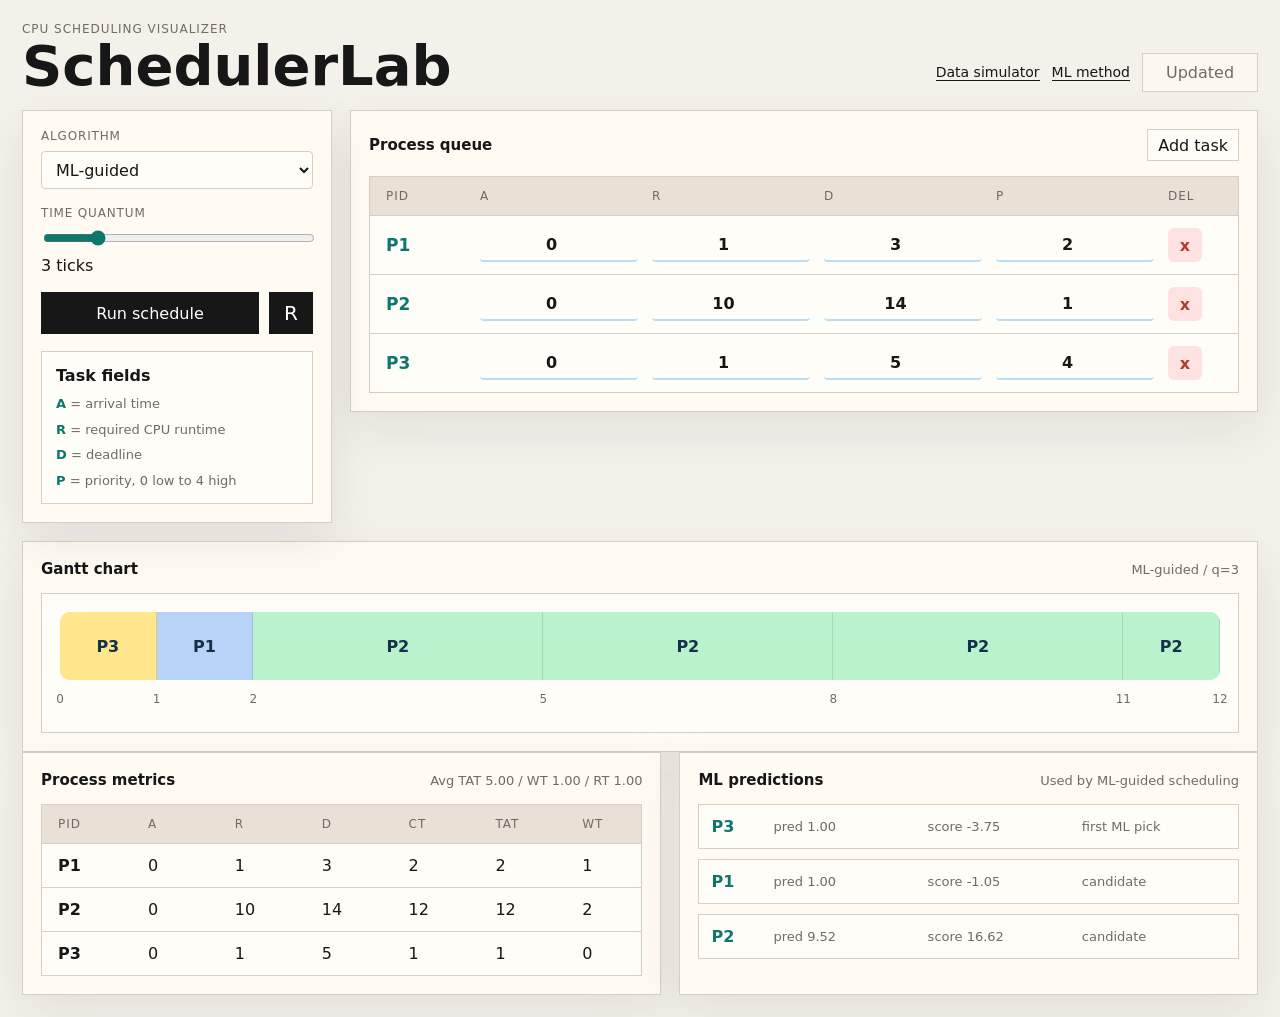
==== frontend/index.html @ e33c189b "Add manual task scheduling visualizer" ====
<!doctype html>
<html lang="en">
  <head>
    <meta charset="utf-8" />
    <meta name="viewport" content="width=device-width, initial-scale=1" />
    <title>SchedulerLab Task Builder</title>
    <link rel="stylesheet" href="styles.css" />
  </head>
  <body>
    <main class="app-shell manual-shell">
      <header class="topbar">
        <div>
          <p class="eyebrow">CPU Scheduling Visualizer</p>
          <h1>SchedulerLab</h1>
        </div>
        <div class="top-actions">
          <a class="text-link" href="simulator.html">Data simulator</a>
          <a class="text-link" href="ml.html">ML method</a>
          <div class="run-status" id="manualStatus">Ready</div>
        </div>
      </header>

      <section class="manual-grid">
        <aside class="control-panel manual-controls">
          <div class="field">
            <label for="manualAlgorithm">Algorithm</label>
            <select id="manualAlgorithm">
              <option value="ml_guided">ML-guided</option>
              <option value="fifo">FIFO</option>
              <option value="mlfq">MLFQ</option>
              <option value="rr">Round Robin</option>
            </select>
          </div>

          <div class="field">
            <label for="manualQuantum">Time quantum</label>
            <input id="manualQuantum" type="range" min="1" max="12" value="3" step="1" />
            <output id="manualQuantumValue">3 ticks</output>
          </div>

          <div class="button-row">
            <button id="manualRunButton" class="primary-button" type="button">Run schedule</button>
            <button id="manualResetButton" class="icon-button" type="button" aria-label="Reset tasks" title="Reset tasks">R</button>
          </div>

          <div class="legend-box">
            <strong>Task fields</strong>
            <span><b>A</b> = arrival time</span>
            <span><b>R</b> = required CPU runtime</span>
            <span><b>D</b> = deadline</span>
            <span><b>P</b> = priority, 0 low to 4 high</span>
          </div>
        </aside>

        <section class="queue-panel">
          <div class="section-heading">
            <h2>Process queue</h2>
            <button id="addTaskButton" class="small-button" type="button">Add task</button>
          </div>
          <div class="manual-table" id="manualTable"></div>
        </section>
      </section>

      <section class="timeline-section manual-output">
        <div class="section-heading">
          <h2>Gantt chart</h2>
          <span id="manualBadge">ML-guided</span>
        </div>
        <div class="manual-gantt" id="manualGantt"></div>
      </section>

      <section class="comparison-layout">
        <section class="rank-section">
          <div class="section-heading">
            <h2>Process metrics</h2>
            <span id="manualAverages">Avg TAT -- / WT -- / RT --</span>
          </div>
          <div class="metrics-table" id="manualMetrics"></div>
        </section>

        <section class="chart-section">
          <div class="section-heading">
            <h2>ML predictions</h2>
            <span>Used by ML-guided scheduling</span>
          </div>
          <div class="prediction-list" id="predictionList"></div>
        </section>
      </section>
    </main>

    <script src="manual.js"></script>
  </body>
</html>
---- frontend/styles.css ----
:root {
  --bg: #f4f1eb;
  --ink: #171717;
  --muted: #706b63;
  --line: #d7cfc3;
  --panel: #fffaf2;
  --panel-2: #e9e1d6;
  --accent: #0f766e;
  --alert: #b13b2f;
  --violet: #4f46e5;
  --shadow: 0 18px 48px rgba(30, 28, 24, 0.08);
  font-family: Inter, ui-sans-serif, system-ui, -apple-system, BlinkMacSystemFont, "Segoe UI", sans-serif;
}

* {
  box-sizing: border-box;
}

body {
  margin: 0;
  background: var(--bg);
  color: var(--ink);
}

button,
input,
select {
  font: inherit;
}

.app-shell {
  min-height: 100svh;
  padding: 22px;
}

.topbar {
  display: flex;
  align-items: end;
  justify-content: space-between;
  gap: 20px;
  margin-bottom: 18px;
  animation: enter 500ms ease both;
}

.eyebrow {
  margin: 0 0 3px;
  color: var(--muted);
  font-size: 12px;
  text-transform: uppercase;
  letter-spacing: 0.08em;
}

h1,
h2,
p {
  margin: 0;
}

h1 {
  font-size: clamp(30px, 4rem, 56px);
  line-height: 0.95;
  letter-spacing: 0;
}

h2 {
  font-size: 15px;
  line-height: 1.2;
}

.run-status {
  min-width: 116px;
  text-align: center;
  padding: 9px 12px;
  border: 1px solid var(--line);
  color: var(--muted);
  background: rgba(255, 250, 242, 0.72);
}

.top-actions {
  display: flex;
  align-items: center;
  gap: 12px;
}

.text-link {
  color: var(--ink);
  text-decoration: none;
  border-bottom: 1px solid var(--ink);
  font-size: 14px;
}

.workspace {
  display: grid;
  grid-template-columns: 292px minmax(0, 1fr);
  gap: 18px;
  align-items: start;
}

.control-panel {
  position: sticky;
  top: 22px;
  display: grid;
  gap: 17px;
  padding: 18px;
  background: var(--panel);
  border: 1px solid var(--line);
  box-shadow: var(--shadow);
  animation: enter 620ms ease both;
}

.field {
  display: grid;
  gap: 8px;
}

label {
  color: var(--muted);
  font-size: 12px;
  text-transform: uppercase;
  letter-spacing: 0.07em;
}

select,
input[type="number"] {
  width: 100%;
  height: 38px;
  border: 1px solid var(--line);
  background: #fffdf8;
  color: var(--ink);
  padding: 0 10px;
  border-radius: 4px;
}

input[type="range"] {
  width: 100%;
  accent-color: var(--accent);
}

output {
  color: var(--ink);
  font-variant-numeric: tabular-nums;
}

.button-row {
  display: flex;
  gap: 10px;
}

.primary-button,
.icon-button,
.small-button {
  height: 42px;
  border: 1px solid var(--ink);
  background: var(--ink);
  color: white;
  cursor: pointer;
  transition: transform 160ms ease, background 160ms ease, color 160ms ease;
}

.primary-button {
  flex: 1;
}

.icon-button {
  width: 44px;
  font-size: 20px;
  line-height: 1;
}

.small-button {
  height: 32px;
  min-width: 58px;
  padding: 0 10px;
  background: #fffdf8;
  color: var(--ink);
  border-color: var(--line);
}

.primary-button:hover,
.icon-button:hover,
.small-button:hover {
  transform: translateY(-1px);
  background: var(--accent);
  border-color: var(--accent);
  color: #fff;
}

.selected-task {
  display: grid;
  gap: 5px;
  min-height: 78px;
  padding-top: 16px;
  border-top: 1px solid var(--line);
}

.selected-task span {
  color: var(--muted);
  font-size: 12px;
  text-transform: uppercase;
  letter-spacing: 0.07em;
}

.selected-task strong {
  font-size: 14px;
  line-height: 1.45;
}

.main-panel {
  display: grid;
  gap: 18px;
  min-width: 0;
}

.metric-strip {
  display: grid;
  grid-template-columns: repeat(4, minmax(0, 1fr));
  border: 1px solid var(--line);
  background: var(--panel);
  box-shadow: var(--shadow);
  animation: enter 680ms ease both;
}

.metric {
  min-width: 0;
  padding: 16px 18px;
  border-right: 1px solid var(--line);
}

.metric:last-child {
  border-right: 0;
}

.metric span {
  display: block;
  margin-bottom: 7px;
  color: var(--muted);
  font-size: 12px;
  text-transform: uppercase;
  letter-spacing: 0.07em;
}

.metric strong {
  display: block;
  font-size: clamp(22px, 2.3rem, 38px);
  line-height: 1;
  font-variant-numeric: tabular-nums;
}

.metric em {
  display: block;
  margin-top: 7px;
  color: var(--muted);
  font-size: 13px;
  font-style: normal;
}

.comparison-layout {
  display: grid;
  grid-template-columns: minmax(0, 1.05fr) minmax(320px, 0.95fr);
  gap: 18px;
}

.rank-section,
.chart-section,
.timeline-section,
.inspection-section,
.task-section {
  min-width: 0;
  padding: 18px;
  background: var(--panel);
  border: 1px solid var(--line);
  box-shadow: var(--shadow);
}

.inspection-layout {
  display: grid;
  grid-template-columns: minmax(0, 1.15fr) minmax(280px, 0.85fr);
  gap: 18px;
}

.zoom-stage {
  display: grid;
  gap: 10px;
}

.zoom-window {
  position: relative;
  min-height: 126px;
  border: 1px solid var(--line);
  background:
    linear-gradient(to right, rgba(23, 23, 23, 0.08) 1px, transparent 1px),
    #fffdf8;
  background-size: 40px 100%;
  overflow: hidden;
}

.zoom-block {
  position: absolute;
  top: 34px;
  height: 44px;
  min-width: 4px;
  background: var(--accent);
  border: 1px solid rgba(23, 23, 23, 0.18);
  color: white;
  display: grid;
  place-items: center;
  font-size: 12px;
  font-weight: 700;
  font-variant-numeric: tabular-nums;
}

.zoom-block:nth-child(3n) {
  background: var(--violet);
}

.zoom-block:nth-child(4n) {
  background: var(--alert);
}

.zoom-playhead {
  position: absolute;
  inset: 0 auto 0 50%;
  width: 2px;
  background: var(--ink);
  z-index: 5;
}

.zoom-scale {
  display: flex;
  justify-content: space-between;
  color: var(--muted);
  font-size: 12px;
  font-variant-numeric: tabular-nums;
}

.candidate-grid {
  display: grid;
  gap: 8px;
}

.candidate-row {
  display: grid;
  grid-template-columns: 54px repeat(4, minmax(0, 1fr));
  gap: 8px;
  align-items: center;
  padding: 9px;
  background: #fffdf8;
  border: 1px solid var(--line);
}

.candidate-row.is-chosen {
  border-color: var(--accent);
  background: #ecfdf5;
}

.candidate-row span {
  color: var(--muted);
  font-size: 11px;
}

.candidate-row strong {
  display: block;
  font-size: 13px;
  font-variant-numeric: tabular-nums;
}

.decision-panel {
  display: grid;
  align-content: start;
  gap: 10px;
}

.decision-card {
  padding: 12px;
  background: #fffdf8;
  border: 1px solid var(--line);
}

.decision-card strong {
  display: block;
  margin-bottom: 6px;
}

.decision-card p {
  color: var(--muted);
  font-size: 13px;
  line-height: 1.45;
}

.section-heading {
  display: flex;
  align-items: center;
  justify-content: space-between;
  gap: 12px;
  margin-bottom: 15px;
}

.section-heading span {
  color: var(--muted);
  font-size: 13px;
}

.scheduler-table {
  display: grid;
  gap: 10px;
}

.scheduler-row {
  display: grid;
  grid-template-columns: 108px repeat(4, minmax(0, 1fr));
  gap: 12px;
  align-items: center;
  min-height: 58px;
  padding: 11px 0;
  border-top: 1px solid var(--line);
  transition: transform 180ms ease;
}

.scheduler-row:hover {
  transform: translateX(2px);
}

.scheduler-name {
  font-weight: 700;
}

.cell span {
  display: block;
  color: var(--muted);
  font-size: 11px;
  text-transform: uppercase;
  letter-spacing: 0.06em;
}

.cell strong {
  display: block;
  margin-top: 3px;
  font-size: 15px;
  font-variant-numeric: tabular-nums;
}

.segmented {
  display: inline-grid;
  grid-template-columns: repeat(3, 1fr);
  border: 1px solid var(--line);
  background: #fffdf8;
}

.segment {
  min-width: 58px;
  height: 30px;
  border: 0;
  border-right: 1px solid var(--line);
  background: transparent;
  color: var(--muted);
  cursor: pointer;
}

.segment:last-child {
  border-right: 0;
}

.segment.is-active {
  background: var(--ink);
  color: #fff;
}

.bar-chart {
  display: grid;
  gap: 14px;
  padding-top: 2px;
}

.bar-row {
  display: grid;
  grid-template-columns: 78px minmax(0, 1fr) 74px;
  gap: 12px;
  align-items: center;
}

.bar-label,
.bar-value {
  font-size: 13px;
  font-variant-numeric: tabular-nums;
}

.bar-track {
  height: 30px;
  background: var(--panel-2);
  overflow: hidden;
}

.bar-fill {
  height: 100%;
  width: 0;
  background: var(--accent);
  transition: width 380ms cubic-bezier(.2, .8, .2, 1);
}

.bar-fill.warn {
  background: var(--alert);
}

.bar-fill.cool {
  background: var(--violet);
}

.timeline {
  display: grid;
  gap: 12px;
  overflow-x: auto;
  padding-bottom: 4px;
}

.playback-panel {
  display: grid;
  grid-template-columns: auto minmax(180px, 1fr) 78px;
  gap: 12px;
  align-items: center;
  margin-bottom: 14px;
  padding: 11px;
  background: #fffdf8;
  border: 1px solid var(--line);
}

.playback-buttons {
  display: flex;
  gap: 8px;
}

.time-readout {
  color: var(--muted);
  font-size: 13px;
  font-variant-numeric: tabular-nums;
  text-align: right;
}

.live-strip {
  display: grid;
  grid-template-columns: repeat(4, minmax(0, 1fr));
  gap: 1px;
  margin-bottom: 14px;
  background: var(--line);
  border: 1px solid var(--line);
}

.live-cell {
  min-height: 58px;
  padding: 10px;
  background: #fffdf8;
}

.live-cell span {
  display: block;
  color: var(--muted);
  font-size: 11px;
  text-transform: uppercase;
  letter-spacing: 0.06em;
}

.live-cell strong {
  display: block;
  margin-top: 5px;
  font-size: 16px;
  font-variant-numeric: tabular-nums;
}

.lane {
  min-width: 720px;
}

.lane-label {
  display: flex;
  justify-content: space-between;
  margin-bottom: 6px;
  color: var(--muted);
  font-size: 12px;
}

.lane-track {
  position: relative;
  height: 34px;
  background:
    linear-gradient(to right, rgba(23, 23, 23, 0.08) 1px, transparent 1px),
    var(--panel-2);
  background-size: 48px 100%;
  overflow: hidden;
}

.playhead {
  position: absolute;
  inset: 0 auto 0 var(--playhead-left, 0%);
  z-index: 5;
  width: 2px;
  background: var(--ink);
  box-shadow: 0 0 0 9999px rgba(255, 250, 242, 0.46);
  pointer-events: none;
}

.segment-block {
  position: absolute;
  top: 4px;
  height: 26px;
  min-width: 2px;
  background: var(--accent);
  cursor: crosshair;
  transition: filter 140ms ease, transform 140ms ease;
}

.segment-block.is-past {
  opacity: 0.42;
}

.segment-block.is-active {
  outline: 2px solid var(--ink);
  z-index: 4;
  transform: scaleY(1.2);
}

.segment-block.is-future {
  opacity: 0.2;
}

.segment-block:nth-child(3n) {
  background: var(--violet);
}

.segment-block:nth-child(4n) {
  background: var(--alert);
}

.segment-block:hover {
  filter: brightness(1.12);
  transform: scaleY(1.15);
}

.task-grid {
  display: grid;
  grid-template-columns: repeat(6, minmax(0, 1fr));
  gap: 1px;
  background: var(--line);
  border: 1px solid var(--line);
}

.task-tile {
  min-height: 68px;
  padding: 10px;
  background: #fffdf8;
  cursor: pointer;
  transition: background 160ms ease, transform 160ms ease;
}

.task-tile:hover,
.task-tile.is-selected {
  background: #ecfdf5;
  transform: translateY(-1px);
}

.task-tile strong {
  display: block;
  margin-bottom: 7px;
  font-size: 13px;
}

.task-tile span {
  display: block;
  color: var(--muted);
  font-size: 12px;
  font-variant-numeric: tabular-nums;
}

.explainer-shell {
  max-width: 1180px;
  margin: 0 auto;
}

.explainer-grid {
  display: grid;
  grid-template-columns: minmax(0, 1.3fr) minmax(280px, 0.7fr);
  gap: 18px;
  margin-bottom: 18px;
}

.explainer-main,
.explainer-side {
  display: grid;
  align-content: start;
  gap: 16px;
}

.explainer-main {
  padding: 22px;
  background: var(--panel);
  border: 1px solid var(--line);
  box-shadow: var(--shadow);
}

.explainer-main h2 {
  font-size: 22px;
}

.explainer-main p,
.body-copy {
  color: var(--muted);
  font-size: 15px;
  line-height: 1.6;
}

.formula-box {
  padding: 18px;
  background: var(--ink);
  color: white;
  font-size: clamp(18px, 1.8rem, 28px);
  line-height: 1.25;
  font-variant-numeric: tabular-nums;
}

.feature-table {
  display: grid;
  grid-template-columns: repeat(2, minmax(0, 1fr));
  gap: 1px;
  background: var(--line);
  border: 1px solid var(--line);
}

.feature-table div {
  min-height: 78px;
  padding: 12px;
  background: #fffdf8;
}

.feature-table strong,
.feature-table span {
  display: block;
}

.feature-table strong {
  margin-bottom: 7px;
}

.feature-table span {
  color: var(--muted);
  font-size: 13px;
  line-height: 1.45;
}

.plain-list {
  margin: 14px 0 0;
  padding-left: 20px;
  color: var(--muted);
  line-height: 1.8;
}

.explainer-steps {
  margin-top: 18px;
}

.manual-shell {
  max-width: 1480px;
  margin: 0 auto;
}

.manual-grid {
  display: grid;
  grid-template-columns: 310px minmax(0, 1fr);
  gap: 18px;
  align-items: start;
  margin-bottom: 18px;
}

.manual-controls {
  position: sticky;
  top: 22px;
}

.queue-panel,
.manual-output {
  padding: 18px;
  background: var(--panel);
  border: 1px solid var(--line);
  box-shadow: var(--shadow);
}

.legend-box {
  display: grid;
  gap: 8px;
  padding: 14px;
  background: #fffdf8;
  border: 1px solid var(--line);
}

.legend-box strong {
  margin-bottom: 2px;
}

.legend-box span {
  color: var(--muted);
  font-size: 13px;
  line-height: 1.35;
}

.legend-box b {
  color: var(--accent);
}

.manual-table {
  display: grid;
  border: 1px solid var(--line);
  background: #fffdf8;
}

.manual-head,
.manual-row {
  display: grid;
  grid-template-columns: 80px repeat(4, minmax(78px, 1fr)) 54px;
  gap: 14px;
  align-items: center;
  min-width: 720px;
  padding: 12px 16px;
  border-bottom: 1px solid var(--line);
}

.manual-head {
  color: var(--muted);
  font-size: 12px;
  text-transform: uppercase;
  letter-spacing: 0.08em;
  background: var(--panel-2);
}

.manual-row:last-child {
  border-bottom: 0;
}

.manual-row strong {
  color: var(--accent);
  font-size: 17px;
}

.manual-row input {
  width: 100%;
  min-width: 0;
  height: 34px;
  border: 0;
  border-bottom: 2px solid #b8def5;
  background: transparent;
  color: var(--ink);
  text-align: center;
  font-weight: 700;
  font-variant-numeric: tabular-nums;
}

.delete-button {
  width: 34px;
  height: 34px;
  border: 0;
  border-radius: 6px;
  background: #fee2e2;
  color: var(--alert);
  cursor: pointer;
  font-weight: 800;
}

.manual-gantt {
  display: grid;
  gap: 12px;
  padding: 18px;
  background: #fffdf8;
  border: 1px solid var(--line);
  overflow-x: auto;
}

.gantt-track {
  position: relative;
  min-width: 720px;
  height: 68px;
  background: var(--panel-2);
  border-radius: 10px;
  overflow: hidden;
}

.gantt-block {
  position: absolute;
  inset: 0 auto 0 0;
  display: grid;
  place-items: center;
  min-width: 28px;
  color: #15304a;
  font-weight: 800;
  border-right: 1px solid rgba(23, 23, 23, 0.12);
}

.gantt-ticks {
  position: relative;
  min-width: 720px;
  height: 22px;
  color: var(--muted);
  font-size: 12px;
  font-variant-numeric: tabular-nums;
}

.gantt-ticks span {
  position: absolute;
  transform: translateX(-50%);
}

.metrics-table {
  display: grid;
  border: 1px solid var(--line);
  background: #fffdf8;
  overflow-x: auto;
}

.metrics-head,
.metrics-row {
  display: grid;
  grid-template-columns: 80px repeat(7, minmax(56px, 1fr));
  min-width: 720px;
  align-items: center;
  gap: 10px;
  padding: 12px 16px;
  border-bottom: 1px solid var(--line);
}

.metrics-head {
  color: var(--muted);
  font-size: 12px;
  text-transform: uppercase;
  letter-spacing: 0.08em;
  background: var(--panel-2);
}

.metrics-row:last-child {
  border-bottom: 0;
}

.metrics-row strong,
.metrics-row span {
  font-variant-numeric: tabular-nums;
}

.metrics-row.is-missed {
  background: #fff1f0;
}

.prediction-list {
  display: grid;
  gap: 10px;
}

.prediction-row {
  display: grid;
  grid-template-columns: 52px repeat(3, minmax(0, 1fr));
  gap: 10px;
  align-items: center;
  padding: 12px;
  background: #fffdf8;
  border: 1px solid var(--line);
}

.prediction-row strong {
  color: var(--accent);
}

.prediction-row span {
  color: var(--muted);
  font-size: 13px;
  font-variant-numeric: tabular-nums;
}

@keyframes enter {
  from {
    opacity: 0;
    transform: translateY(10px);
  }
  to {
    opacity: 1;
    transform: translateY(0);
  }
}

@media (max-width: 980px) {
  .workspace,
  .comparison-layout,
  .inspection-layout,
  .explainer-grid,
  .manual-grid {
    grid-template-columns: 1fr;
  }

  .manual-controls {
    position: static;
  }

  .control-panel {
    position: static;
    grid-template-columns: repeat(2, minmax(0, 1fr));
  }

  .button-row,
  .selected-task {
    grid-column: 1 / -1;
  }

  .metric-strip {
    grid-template-columns: repeat(2, minmax(0, 1fr));
  }

  .metric:nth-child(2) {
    border-right: 0;
  }

  .metric:nth-child(-n + 2) {
    border-bottom: 1px solid var(--line);
  }

  .scheduler-row {
    grid-template-columns: 1fr 1fr;
  }
}

@media (max-width: 620px) {
  .app-shell {
    padding: 14px;
  }

  .topbar {
    align-items: start;
    flex-direction: column;
  }

  .control-panel {
    grid-template-columns: 1fr;
  }

  .metric-strip,
  .task-grid,
  .live-strip,
  .feature-table {
    grid-template-columns: 1fr;
  }

  .playback-panel {
    grid-template-columns: 1fr;
  }

  .time-readout {
    text-align: left;
  }

  .metric {
    border-right: 0;
    border-bottom: 1px solid var(--line);
  }

  .metric:last-child {
    border-bottom: 0;
  }

  .section-heading {
    align-items: start;
    flex-direction: column;
  }
}
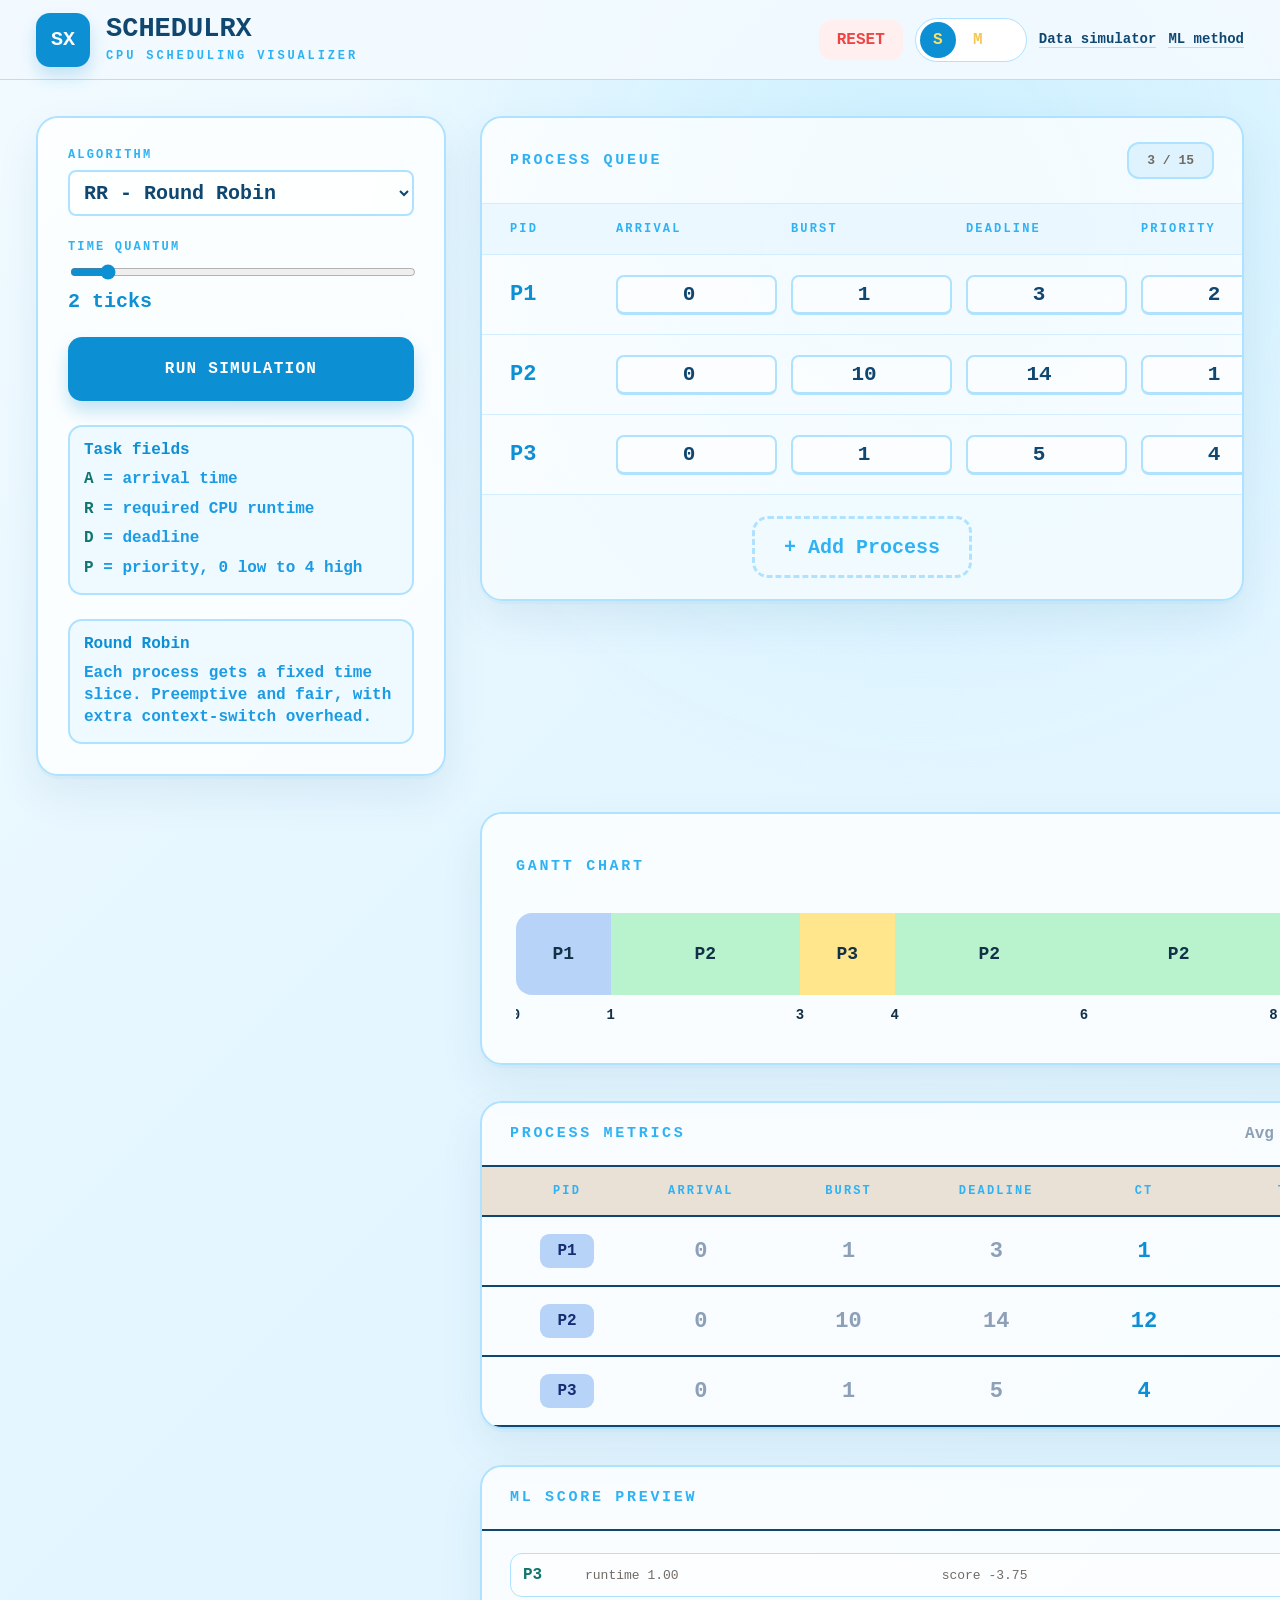
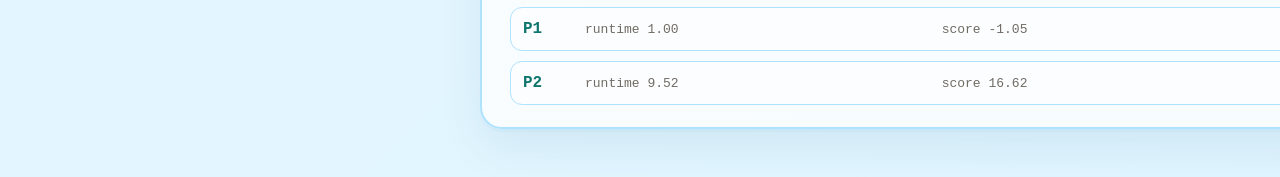
==== commit f3648cf5: "Restyle manual scheduler visualizer" ====
--- a/frontend/index.html
+++ b/frontend/index.html
@@ -6,17 +6,24 @@
     <title>SchedulerLab Task Builder</title>
     <link rel="stylesheet" href="styles.css" />
   </head>
-  <body>
+  <body class="manual-page">
     <main class="app-shell manual-shell">
-      <header class="topbar">
-        <div>
-          <p class="eyebrow">CPU Scheduling Visualizer</p>
-          <h1>SchedulerLab</h1>
+      <header class="manual-topbar">
+        <div class="manual-brand">
+          <div class="brand-mark">SX</div>
+          <div>
+            <h1>SCHEDULRX</h1>
+            <p>CPU Scheduling Visualizer</p>
+          </div>
         </div>
         <div class="top-actions">
+          <button id="manualResetButton" class="reset-pill" type="button">Reset</button>
+          <div class="theme-pill" aria-label="Theme toggle preview">
+            <span class="theme-dot">S</span>
+            <span class="theme-moon">M</span>
+          </div>
           <a class="text-link" href="simulator.html">Data simulator</a>
           <a class="text-link" href="ml.html">ML method</a>
-          <div class="run-status" id="manualStatus">Ready</div>
         </div>
       </header>
 
@@ -25,22 +32,21 @@
           <div class="field">
             <label for="manualAlgorithm">Algorithm</label>
             <select id="manualAlgorithm">
-              <option value="ml_guided">ML-guided</option>
-              <option value="fifo">FIFO</option>
-              <option value="mlfq">MLFQ</option>
-              <option value="rr">Round Robin</option>
+              <option value="rr">RR - Round Robin</option>
+              <option value="ml_guided">ML - ML-guided</option>
+              <option value="fifo">FIFO - First In First Out</option>
+              <option value="mlfq">MLFQ - Multi-Level Feedback Queue</option>
             </select>
           </div>
 
           <div class="field">
             <label for="manualQuantum">Time quantum</label>
-            <input id="manualQuantum" type="range" min="1" max="12" value="3" step="1" />
-            <output id="manualQuantumValue">3 ticks</output>
+            <input id="manualQuantum" type="range" min="1" max="12" value="2" step="1" />
+            <output id="manualQuantumValue">2 ticks</output>
           </div>
 
           <div class="button-row">
-            <button id="manualRunButton" class="primary-button" type="button">Run schedule</button>
-            <button id="manualResetButton" class="icon-button" type="button" aria-label="Reset tasks" title="Reset tasks">R</button>
+            <button id="manualRunButton" class="primary-button" type="button">Run simulation</button>
           </div>
 
           <div class="legend-box">
@@ -50,14 +56,18 @@
             <span><b>D</b> = deadline</span>
             <span><b>P</b> = priority, 0 low to 4 high</span>
           </div>
+          <div class="legend-box algorithm-copy" id="algorithmCopy"></div>
         </aside>
 
         <section class="queue-panel">
           <div class="section-heading">
             <h2>Process queue</h2>
-            <button id="addTaskButton" class="small-button" type="button">Add task</button>
+            <span class="queue-count" id="queueCount">3 / 15</span>
           </div>
           <div class="manual-table" id="manualTable"></div>
+          <div class="add-process-wrap">
+            <button id="addTaskButton" class="add-process-button" type="button">+ Add Process</button>
+          </div>
         </section>
       </section>
 
@@ -80,8 +90,8 @@
 
         <section class="chart-section">
           <div class="section-heading">
-            <h2>ML predictions</h2>
-            <span>Used by ML-guided scheduling</span>
+            <h2>ML score preview</h2>
+            <span>Browser heuristic, not trained XGBoost</span>
           </div>
           <div class="prediction-list" id="predictionList"></div>
         </section>
--- a/frontend/styles.css
+++ b/frontend/styles.css
@@ -968,6 +968,408 @@
   font-variant-numeric: tabular-nums;
 }
 
+body.manual-page {
+  --manual-blue: #0d8fd3;
+  --manual-blue-2: #2fb2f3;
+  --manual-deep: #0f4770;
+  --manual-line: #afe2ff;
+  --manual-panel: rgba(255, 255, 255, 0.76);
+  --manual-bg: #e9f8ff;
+  background:
+    radial-gradient(circle at 72% 12%, rgba(194, 237, 255, 0.78), transparent 32%),
+    linear-gradient(135deg, #f2fbff 0%, #e4f6ff 44%, #dff5ff 100%);
+  color: #123047;
+  font-family: ui-monospace, SFMono-Regular, Menlo, Monaco, Consolas, "Liberation Mono", monospace;
+}
+
+.manual-page .app-shell {
+  padding: 0 36px 48px;
+}
+
+.manual-page .manual-shell {
+  max-width: none;
+}
+
+.manual-topbar {
+  display: flex;
+  align-items: center;
+  justify-content: space-between;
+  min-height: 80px;
+  margin: 0 -36px 36px;
+  padding: 10px 36px;
+  border-bottom: 1px solid var(--manual-line);
+  background: rgba(244, 251, 255, 0.88);
+}
+
+.manual-brand {
+  display: flex;
+  align-items: center;
+  gap: 16px;
+}
+
+.brand-mark {
+  display: grid;
+  place-items: center;
+  width: 54px;
+  height: 54px;
+  border-radius: 14px;
+  background: var(--manual-blue);
+  color: white;
+  font-weight: 900;
+  font-size: 20px;
+  box-shadow: 0 9px 18px rgba(13, 143, 211, 0.22);
+}
+
+.manual-brand h1 {
+  color: var(--manual-deep);
+  font-size: 27px;
+  line-height: 1;
+  font-weight: 900;
+  letter-spacing: 0;
+}
+
+.manual-brand p {
+  margin-top: 6px;
+  color: var(--manual-blue-2);
+  font-size: 12px;
+  font-weight: 900;
+  text-transform: uppercase;
+  letter-spacing: 0.24em;
+}
+
+.manual-page .top-actions {
+  align-items: center;
+}
+
+.manual-page .text-link {
+  color: var(--manual-deep);
+  border-bottom-color: var(--manual-line);
+  font-weight: 800;
+}
+
+.reset-pill {
+  height: 40px;
+  padding: 0 18px;
+  border: 0;
+  border-radius: 12px;
+  background: #fff0ef;
+  color: #ef4444;
+  text-transform: uppercase;
+  font-weight: 900;
+  cursor: pointer;
+}
+
+.theme-pill {
+  display: flex;
+  align-items: center;
+  gap: 4px;
+  width: 112px;
+  height: 44px;
+  padding: 4px;
+  border: 1px solid var(--manual-line);
+  border-radius: 999px;
+  background: #ffffff;
+}
+
+.theme-dot,
+.theme-moon {
+  display: grid;
+  place-items: center;
+  width: 36px;
+  height: 36px;
+  border-radius: 50%;
+  font-weight: 900;
+}
+
+.theme-dot {
+  background: var(--manual-blue);
+  color: #ffe066;
+}
+
+.theme-moon {
+  color: #f6c751;
+}
+
+.manual-page .manual-grid {
+  grid-template-columns: 410px minmax(0, 1fr);
+  gap: 34px;
+  margin-bottom: 36px;
+}
+
+.manual-page .control-panel,
+.manual-page .queue-panel,
+.manual-page .manual-output,
+.manual-page .rank-section,
+.manual-page .chart-section {
+  background: var(--manual-panel);
+  border: 2px solid var(--manual-line);
+  border-radius: 22px;
+  box-shadow: 0 3px 0 rgba(13, 143, 211, 0.04), 0 18px 44px rgba(13, 71, 112, 0.08);
+}
+
+.manual-page .control-panel {
+  padding: 30px;
+  gap: 24px;
+}
+
+.manual-page label,
+.manual-page h2,
+.manual-page .manual-head,
+.manual-page .metrics-head {
+  color: var(--manual-blue-2);
+  font-weight: 900;
+  text-transform: uppercase;
+  letter-spacing: 0.18em;
+}
+
+.manual-page select,
+.manual-page input[type="number"] {
+  height: 46px;
+  border: 2px solid var(--manual-line);
+  border-radius: 8px;
+  background: rgba(255, 255, 255, 0.62);
+  color: var(--manual-deep);
+  font-size: 20px;
+  font-weight: 900;
+}
+
+.manual-page input[type="range"] {
+  accent-color: var(--manual-blue);
+}
+
+.manual-page output {
+  color: var(--manual-blue);
+  font-size: 20px;
+  font-weight: 900;
+}
+
+.manual-page .primary-button {
+  height: 64px;
+  border: 0;
+  border-radius: 14px;
+  background: var(--manual-blue);
+  color: white;
+  box-shadow: 0 10px 18px rgba(13, 143, 211, 0.24);
+  text-transform: uppercase;
+  font-weight: 900;
+  letter-spacing: 0.08em;
+}
+
+.manual-page .legend-box {
+  border: 2px solid var(--manual-line);
+  border-radius: 14px;
+  background: rgba(233, 248, 255, 0.72);
+  color: var(--manual-blue);
+}
+
+.manual-page .legend-box span {
+  color: #1b9be4;
+  font-size: 16px;
+  font-weight: 700;
+}
+
+.manual-page .queue-panel {
+  padding: 0;
+  overflow: hidden;
+}
+
+.manual-page .queue-panel .section-heading {
+  min-height: 84px;
+  margin: 0;
+  padding: 24px 28px;
+  border-bottom: 1px solid #cfeeff;
+}
+
+.queue-count {
+  padding: 9px 18px;
+  border: 2px solid var(--manual-line);
+  border-radius: 12px;
+  background: #dff3ff;
+  color: var(--manual-blue);
+  font-size: 18px;
+  font-weight: 900;
+}
+
+.manual-page .manual-table {
+  border: 0;
+  background: transparent;
+}
+
+.manual-page .manual-head,
+.manual-page .manual-row {
+  grid-template-columns: 92px repeat(4, minmax(112px, 1fr)) 58px;
+  min-width: 920px;
+  padding: 18px 28px;
+  border-bottom: 1px solid #d3efff;
+}
+
+.manual-page .manual-head {
+  background: rgba(232, 247, 255, 0.68);
+}
+
+.manual-page .manual-row {
+  min-height: 80px;
+}
+
+.manual-page .manual-row strong {
+  color: var(--manual-blue);
+  font-size: 22px;
+}
+
+.manual-page .manual-row input {
+  height: 40px;
+  border-bottom: 3px solid var(--manual-line);
+  color: var(--manual-deep);
+  font-size: 21px;
+}
+
+.manual-page .delete-button {
+  width: 40px;
+  height: 40px;
+  border-radius: 12px;
+  font-size: 20px;
+}
+
+.add-process-wrap {
+  display: grid;
+  place-items: center;
+  min-height: 104px;
+  background: rgba(232, 247, 255, 0.38);
+}
+
+.add-process-button {
+  min-width: 220px;
+  height: 62px;
+  border: 3px dashed var(--manual-line);
+  border-radius: 16px;
+  background: transparent;
+  color: var(--manual-blue-2);
+  cursor: pointer;
+  font-size: 20px;
+  font-weight: 900;
+}
+
+.manual-page .manual-output {
+  width: min(100%, 1320px);
+  margin-left: 444px;
+  padding: 34px;
+}
+
+.manual-page .manual-output .section-heading {
+  margin-bottom: 28px;
+}
+
+.manual-page #manualBadge {
+  padding: 9px 14px;
+  border: 2px solid var(--manual-line);
+  border-radius: 12px;
+  background: #e7f6ff;
+  color: var(--manual-blue);
+  font-weight: 900;
+}
+
+.manual-page .manual-gantt {
+  padding: 0;
+  border: 0;
+  background: transparent;
+}
+
+.manual-page .gantt-track {
+  height: 82px;
+  border-radius: 16px;
+  background: #e7f6ff;
+}
+
+.manual-page .gantt-block {
+  color: #123047;
+  font-size: 18px;
+  border-right: 0;
+}
+
+.manual-page .gantt-ticks {
+  color: #123047;
+  font-size: 14px;
+  font-weight: 900;
+}
+
+.manual-page .comparison-layout {
+  grid-template-columns: minmax(0, 1fr);
+  width: min(100%, 1320px);
+  margin: 36px 0 0 444px;
+}
+
+.manual-page .chart-section {
+  margin-top: 18px;
+}
+
+.manual-page .rank-section,
+.manual-page .chart-section {
+  padding: 0;
+  overflow: hidden;
+}
+
+.manual-page .rank-section .section-heading,
+.manual-page .chart-section .section-heading {
+  margin: 0;
+  padding: 22px 28px;
+  border-bottom: 2px solid var(--manual-deep);
+}
+
+.manual-page #manualAverages {
+  color: #8da0b7;
+  font-size: 16px;
+  font-weight: 900;
+}
+
+.manual-page #manualAverages b {
+  color: var(--manual-blue);
+}
+
+.manual-page .metrics-table {
+  border: 0;
+  background: transparent;
+}
+
+.manual-page .metrics-head,
+.manual-page .metrics-row {
+  grid-template-columns: 110px repeat(7, minmax(72px, 1fr));
+  min-width: 920px;
+  padding: 17px 30px;
+  border-bottom: 2px solid var(--manual-deep);
+  text-align: center;
+}
+
+.manual-page .metrics-row {
+  min-height: 66px;
+  color: #8da0b7;
+  font-size: 22px;
+  font-weight: 900;
+}
+
+.manual-page .metrics-row strong {
+  justify-self: center;
+  min-width: 54px;
+  padding: 8px 14px;
+  border-radius: 9px;
+  background: #b7d4f8;
+  color: #162c73;
+  font-size: 16px;
+}
+
+.manual-page .metrics-row span:nth-child(n + 5) {
+  color: var(--manual-blue);
+}
+
+.manual-page .prediction-list {
+  padding: 22px 28px;
+}
+
+.manual-page .prediction-row {
+  border-color: var(--manual-line);
+  border-radius: 12px;
+  background: rgba(255, 255, 255, 0.62);
+}
+
 @keyframes enter {
   from {
     opacity: 0;
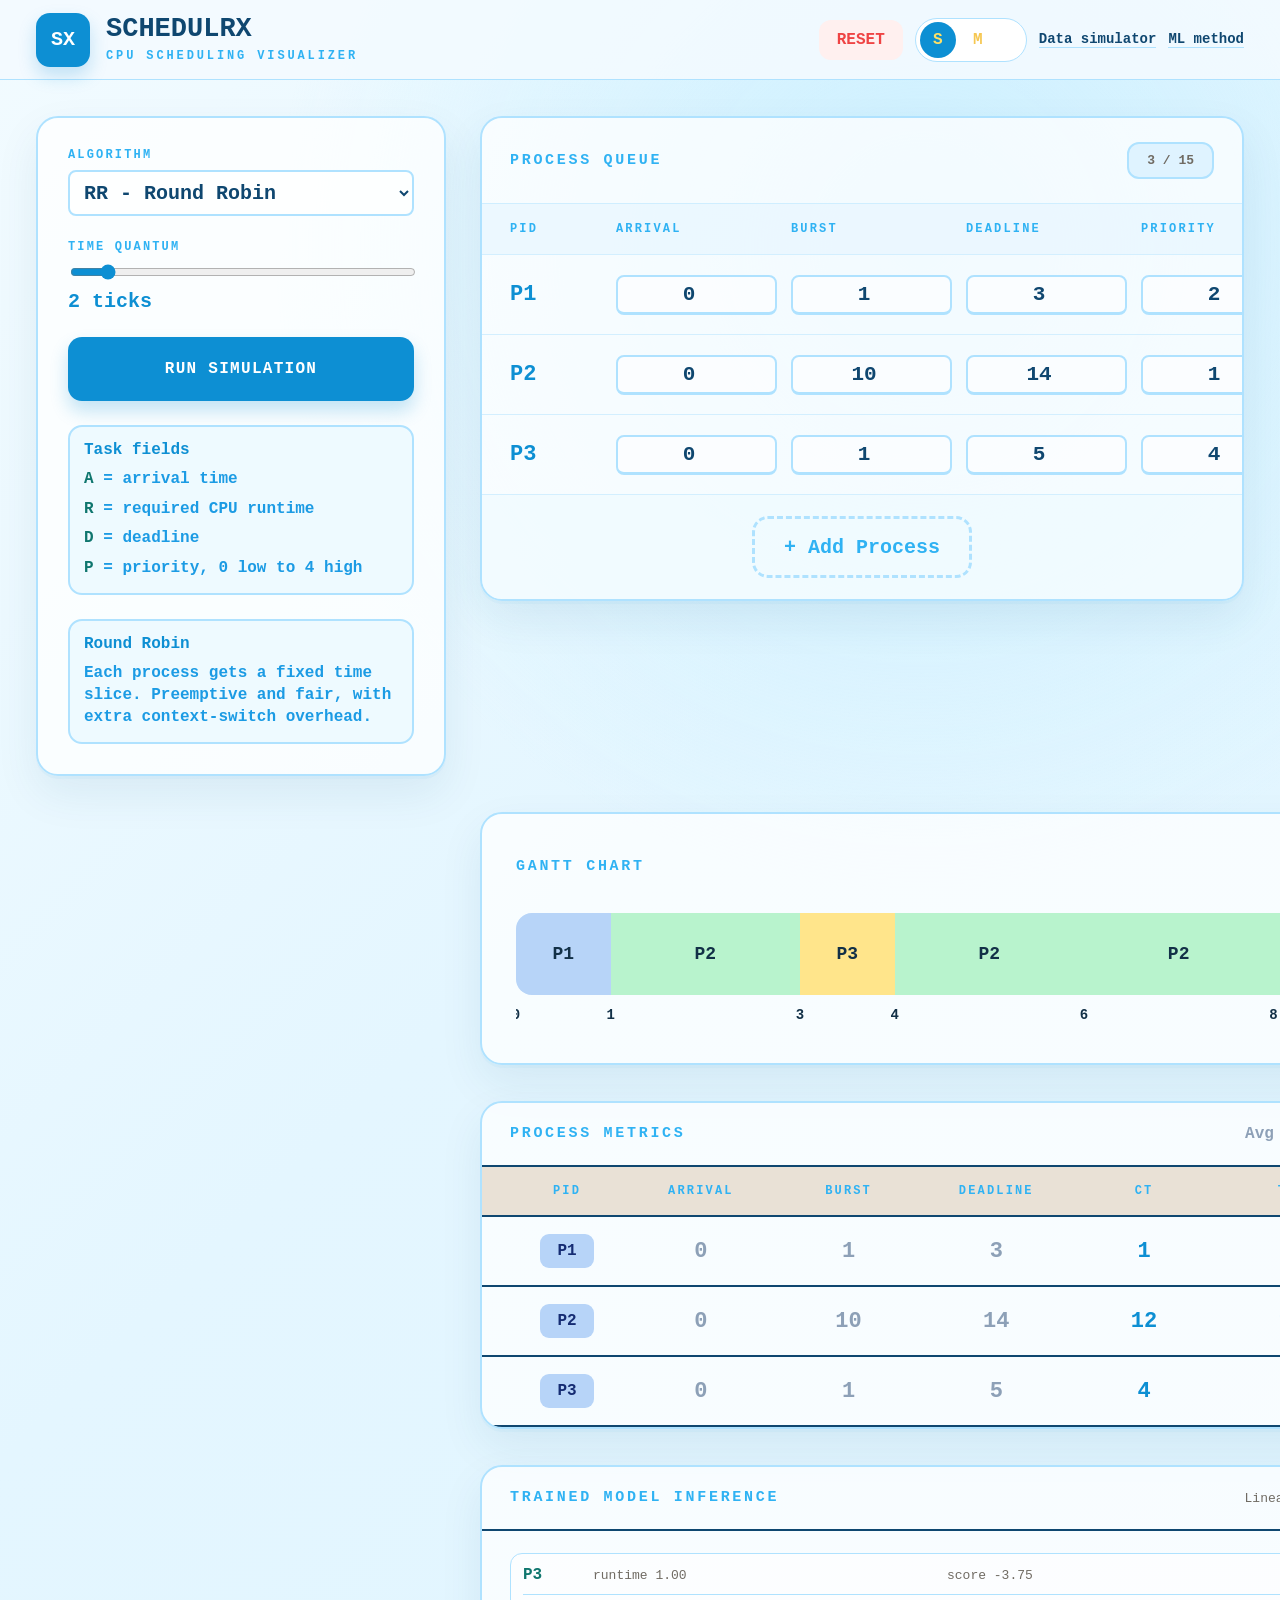
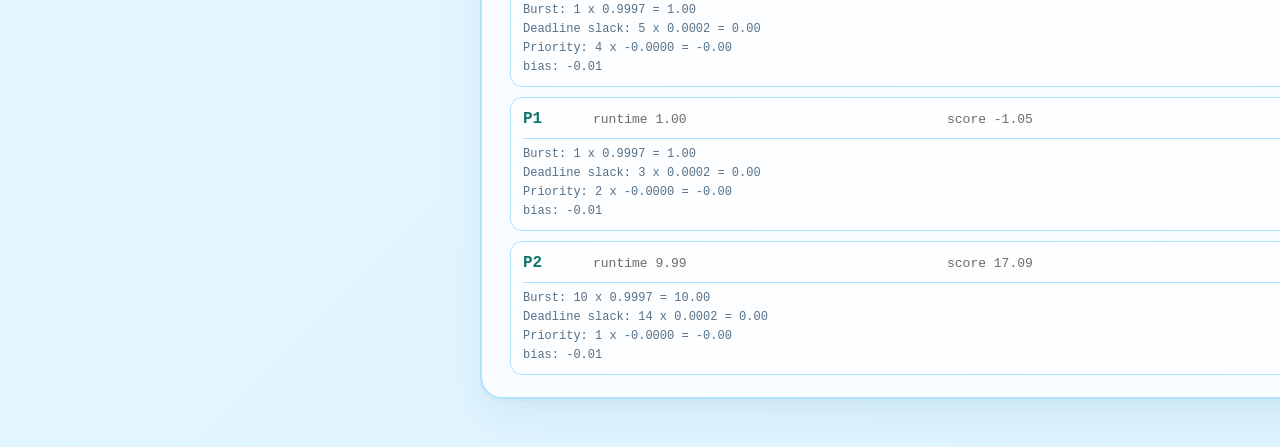
==== commit 8dcd6ca4: "Use trained runtime model in manual UI" ====
--- a/frontend/index.html
+++ b/frontend/index.html
@@ -90,14 +90,15 @@
 
         <section class="chart-section">
           <div class="section-heading">
-            <h2>ML score preview</h2>
-            <span>Browser heuristic, not trained XGBoost</span>
+            <h2>Trained model inference</h2>
+            <span>Linear model trained from simulator-exported features</span>
           </div>
           <div class="prediction-list" id="predictionList"></div>
         </section>
       </section>
     </main>
 
+    <script src="trained_model.js"></script>
     <script src="manual.js"></script>
   </body>
 </html>
--- a/frontend/styles.css
+++ b/frontend/styles.css
@@ -1365,9 +1365,25 @@
 }
 
 .manual-page .prediction-row {
+  grid-template-columns: 60px repeat(3, minmax(0, 1fr));
   border-color: var(--manual-line);
   border-radius: 12px;
   background: rgba(255, 255, 255, 0.62);
+}
+
+.manual-page .contribution-list {
+  grid-column: 1 / -1;
+  display: grid;
+  gap: 5px;
+  padding-top: 8px;
+  border-top: 1px solid var(--manual-line);
+}
+
+.manual-page .contribution-list em {
+  color: #557087;
+  font-size: 12px;
+  font-style: normal;
+  font-variant-numeric: tabular-nums;
 }
 
 @keyframes enter {
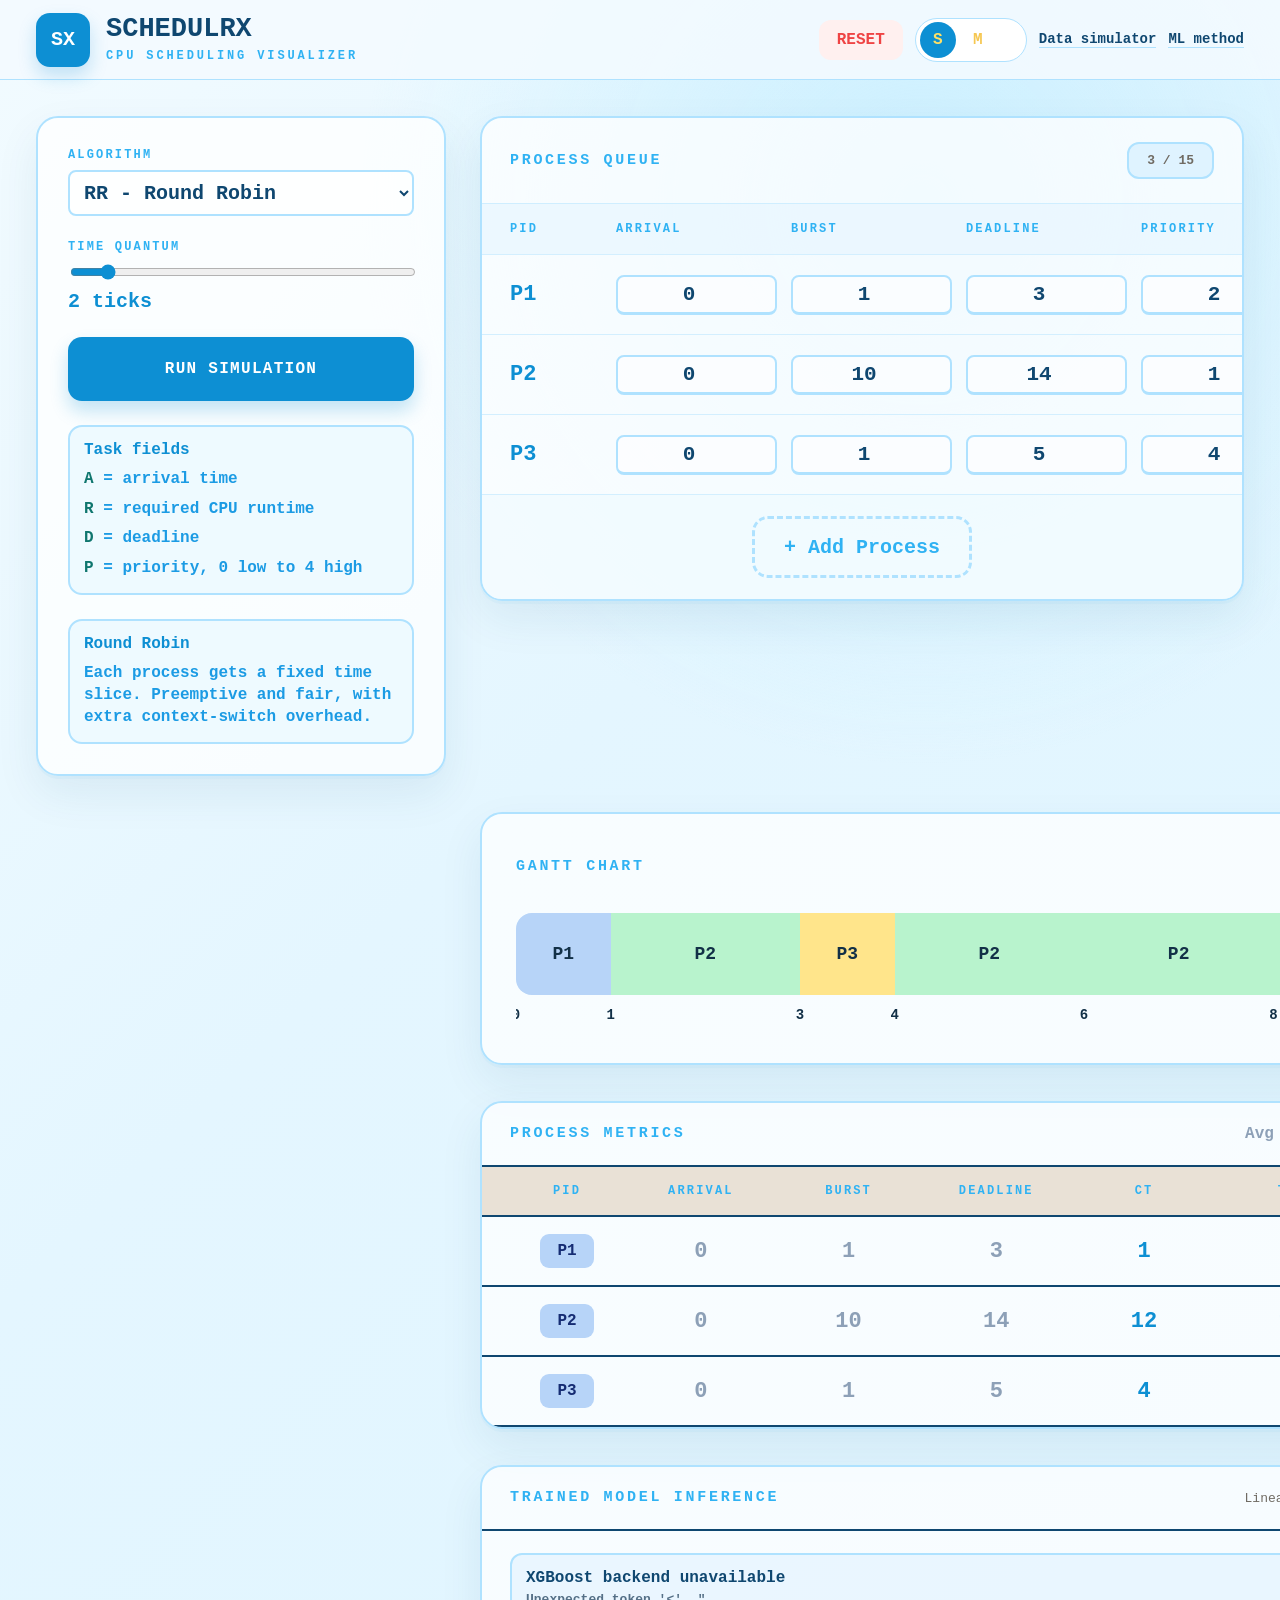
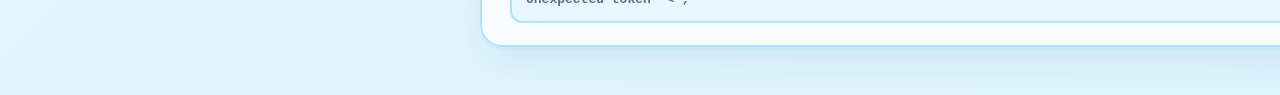
==== commit 7bbb75d6: "Add XGBoost backend for manual scheduling" ====
--- a/frontend/index.html
+++ b/frontend/index.html
@@ -98,7 +98,6 @@
       </section>
     </main>
 
-    <script src="trained_model.js"></script>
     <script src="manual.js"></script>
   </body>
 </html>
--- a/frontend/styles.css
+++ b/frontend/styles.css
@@ -1364,11 +1364,35 @@
   padding: 22px 28px;
 }
 
+.manual-page .model-summary {
+  display: grid;
+  gap: 5px;
+  padding: 14px;
+  border: 2px solid var(--manual-line);
+  border-radius: 12px;
+  background: rgba(231, 246, 255, 0.82);
+}
+
+.manual-page .model-summary strong {
+  color: var(--manual-deep);
+}
+
+.manual-page .model-summary span {
+  color: #557087;
+  font-size: 13px;
+  font-weight: 800;
+}
+
 .manual-page .prediction-row {
   grid-template-columns: 60px repeat(3, minmax(0, 1fr));
   border-color: var(--manual-line);
   border-radius: 12px;
   background: rgba(255, 255, 255, 0.62);
+}
+
+.manual-page .primary-button:disabled {
+  opacity: 0.58;
+  cursor: wait;
 }
 
 .manual-page .contribution-list {
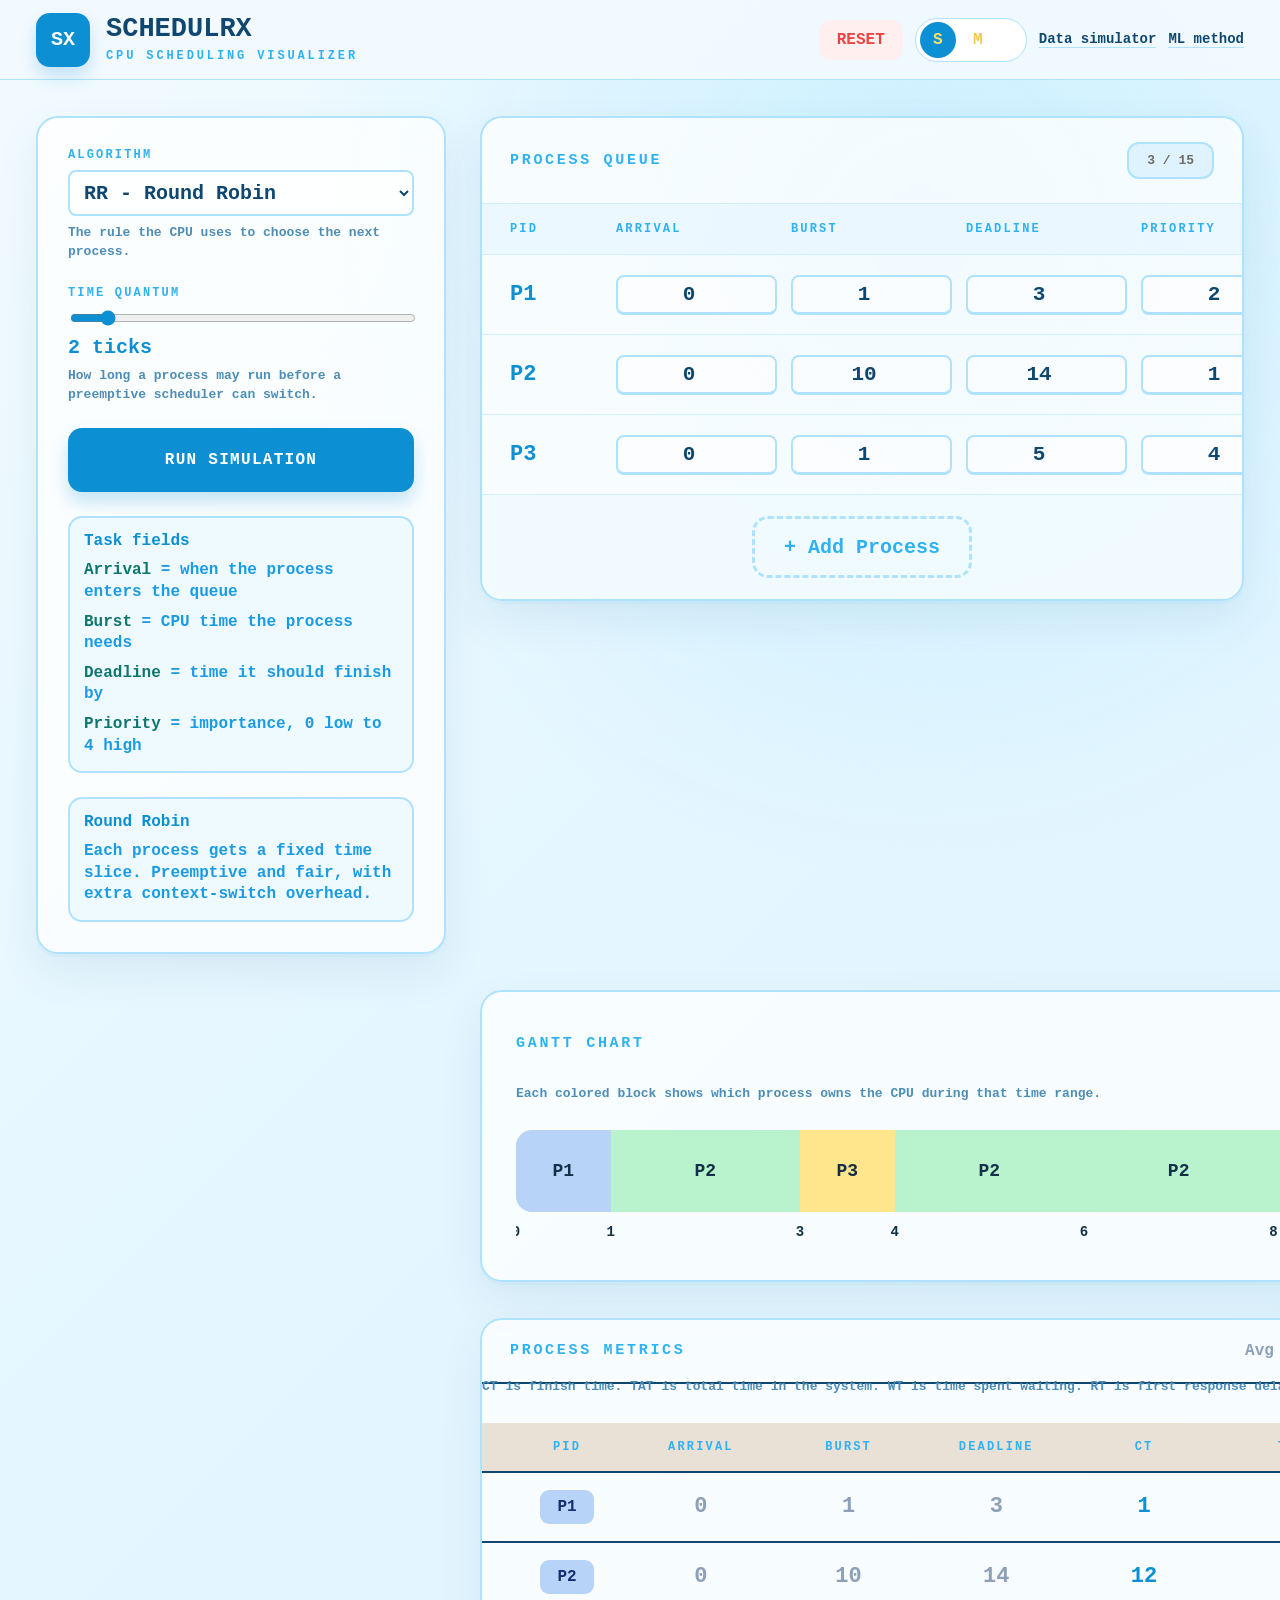
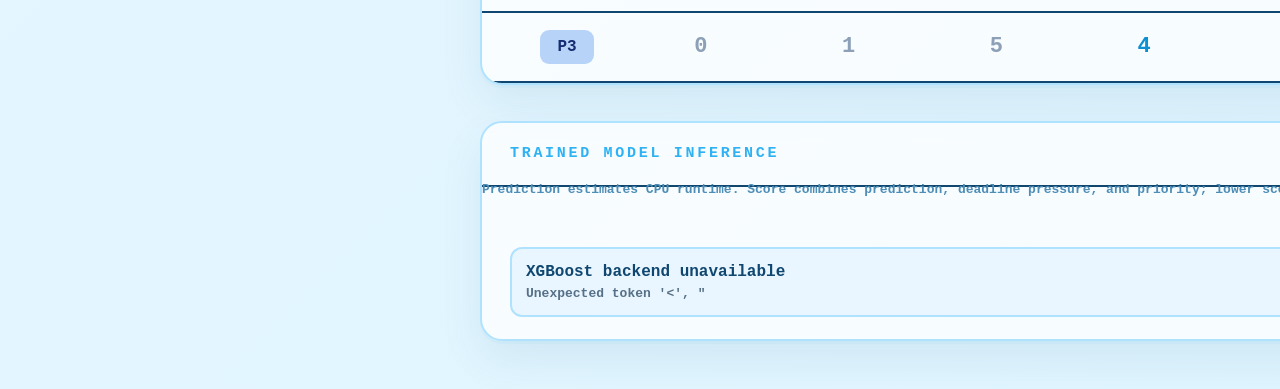
==== commit 146dd232: "Clarify scheduler and model terminology" ====
--- a/frontend/index.html
+++ b/frontend/index.html
@@ -37,12 +37,14 @@
               <option value="fifo">FIFO - First In First Out</option>
               <option value="mlfq">MLFQ - Multi-Level Feedback Queue</option>
             </select>
+            <p class="field-help">The rule the CPU uses to choose the next process.</p>
           </div>
 
           <div class="field">
             <label for="manualQuantum">Time quantum</label>
             <input id="manualQuantum" type="range" min="1" max="12" value="2" step="1" />
             <output id="manualQuantumValue">2 ticks</output>
+            <p class="field-help">How long a process may run before a preemptive scheduler can switch.</p>
           </div>
 
           <div class="button-row">
@@ -51,10 +53,10 @@
 
           <div class="legend-box">
             <strong>Task fields</strong>
-            <span><b>A</b> = arrival time</span>
-            <span><b>R</b> = required CPU runtime</span>
-            <span><b>D</b> = deadline</span>
-            <span><b>P</b> = priority, 0 low to 4 high</span>
+            <span><b>Arrival</b> = when the process enters the queue</span>
+            <span><b>Burst</b> = CPU time the process needs</span>
+            <span><b>Deadline</b> = time it should finish by</span>
+            <span><b>Priority</b> = importance, 0 low to 4 high</span>
           </div>
           <div class="legend-box algorithm-copy" id="algorithmCopy"></div>
         </aside>
@@ -76,6 +78,7 @@
           <h2>Gantt chart</h2>
           <span id="manualBadge">ML-guided</span>
         </div>
+        <p class="section-help">Each colored block shows which process owns the CPU during that time range.</p>
         <div class="manual-gantt" id="manualGantt"></div>
       </section>
 
@@ -85,14 +88,16 @@
             <h2>Process metrics</h2>
             <span id="manualAverages">Avg TAT -- / WT -- / RT --</span>
           </div>
+          <p class="section-help">CT is finish time. TAT is total time in the system. WT is time spent waiting. RT is first response delay.</p>
           <div class="metrics-table" id="manualMetrics"></div>
         </section>
 
         <section class="chart-section">
           <div class="section-heading">
             <h2>Trained model inference</h2>
-            <span>Linear model trained from simulator-exported features</span>
+            <span>Alibaba-trained XGBoost</span>
           </div>
+          <p class="section-help">Prediction estimates CPU runtime. Score combines prediction, deadline pressure, and priority; lower score runs sooner.</p>
           <div class="prediction-list" id="predictionList"></div>
         </section>
       </section>
--- a/frontend/styles.css
+++ b/frontend/styles.css
@@ -113,6 +113,17 @@
   gap: 8px;
 }
 
+.field-help,
+.section-help {
+  color: var(--muted);
+  font-size: 13px;
+  line-height: 1.45;
+}
+
+.section-help {
+  margin: -6px 0 14px;
+}
+
 label {
   color: var(--muted);
   font-size: 12px;
@@ -713,6 +724,91 @@
   font-size: clamp(18px, 1.8rem, 28px);
   line-height: 1.25;
   font-variant-numeric: tabular-nums;
+}
+
+.pipeline-diagram {
+  display: grid;
+  grid-template-columns: minmax(130px, 1fr) 34px minmax(130px, 1fr) 34px minmax(130px, 1fr) 34px minmax(130px, 1fr) 34px minmax(130px, 1fr);
+  gap: 8px;
+  align-items: stretch;
+  margin-top: 8px;
+}
+
+.pipe-node {
+  display: grid;
+  gap: 7px;
+  min-height: 126px;
+  padding: 13px;
+  background: #fffdf8;
+  border: 1px solid var(--line);
+}
+
+.pipe-node span {
+  display: grid;
+  place-items: center;
+  width: 28px;
+  height: 28px;
+  background: var(--accent);
+  color: white;
+  font-size: 13px;
+  font-weight: 800;
+}
+
+.pipe-node strong,
+.pipe-node em {
+  display: block;
+}
+
+.pipe-node em {
+  color: var(--muted);
+  font-size: 12px;
+  font-style: normal;
+  line-height: 1.35;
+}
+
+.pipe-arrow {
+  display: grid;
+  place-items: center;
+  color: var(--muted);
+  font-size: 12px;
+  text-transform: uppercase;
+  letter-spacing: 0.08em;
+}
+
+.model-facts {
+  margin-bottom: 18px;
+}
+
+.fact-grid {
+  display: grid;
+  grid-template-columns: repeat(3, minmax(0, 1fr));
+  gap: 1px;
+  background: var(--line);
+  border: 1px solid var(--line);
+}
+
+.fact-grid div {
+  min-height: 86px;
+  padding: 14px;
+  background: #fffdf8;
+}
+
+.fact-grid span,
+.fact-grid strong {
+  display: block;
+}
+
+.fact-grid span {
+  margin-bottom: 7px;
+  color: var(--muted);
+  font-size: 12px;
+  text-transform: uppercase;
+  letter-spacing: 0.06em;
+}
+
+.fact-grid strong {
+  font-size: 15px;
+  line-height: 1.35;
 }
 
 .feature-table {
@@ -1168,6 +1264,17 @@
   font-weight: 700;
 }
 
+.manual-page .field-help,
+.manual-page .section-help {
+  color: #4d8db6;
+  font-size: 13px;
+  font-weight: 700;
+}
+
+.manual-page .section-help {
+  padding: 0 0 12px;
+}
+
 .manual-page .queue-panel {
   padding: 0;
   overflow: hidden;
@@ -1430,6 +1537,14 @@
     grid-template-columns: 1fr;
   }
 
+  .pipeline-diagram {
+    grid-template-columns: 1fr;
+  }
+
+  .pipe-arrow {
+    min-height: 24px;
+  }
+
   .manual-controls {
     position: static;
   }
@@ -1478,7 +1593,8 @@
   .metric-strip,
   .task-grid,
   .live-strip,
-  .feature-table {
+  .feature-table,
+  .fact-grid {
     grid-template-columns: 1fr;
   }
 
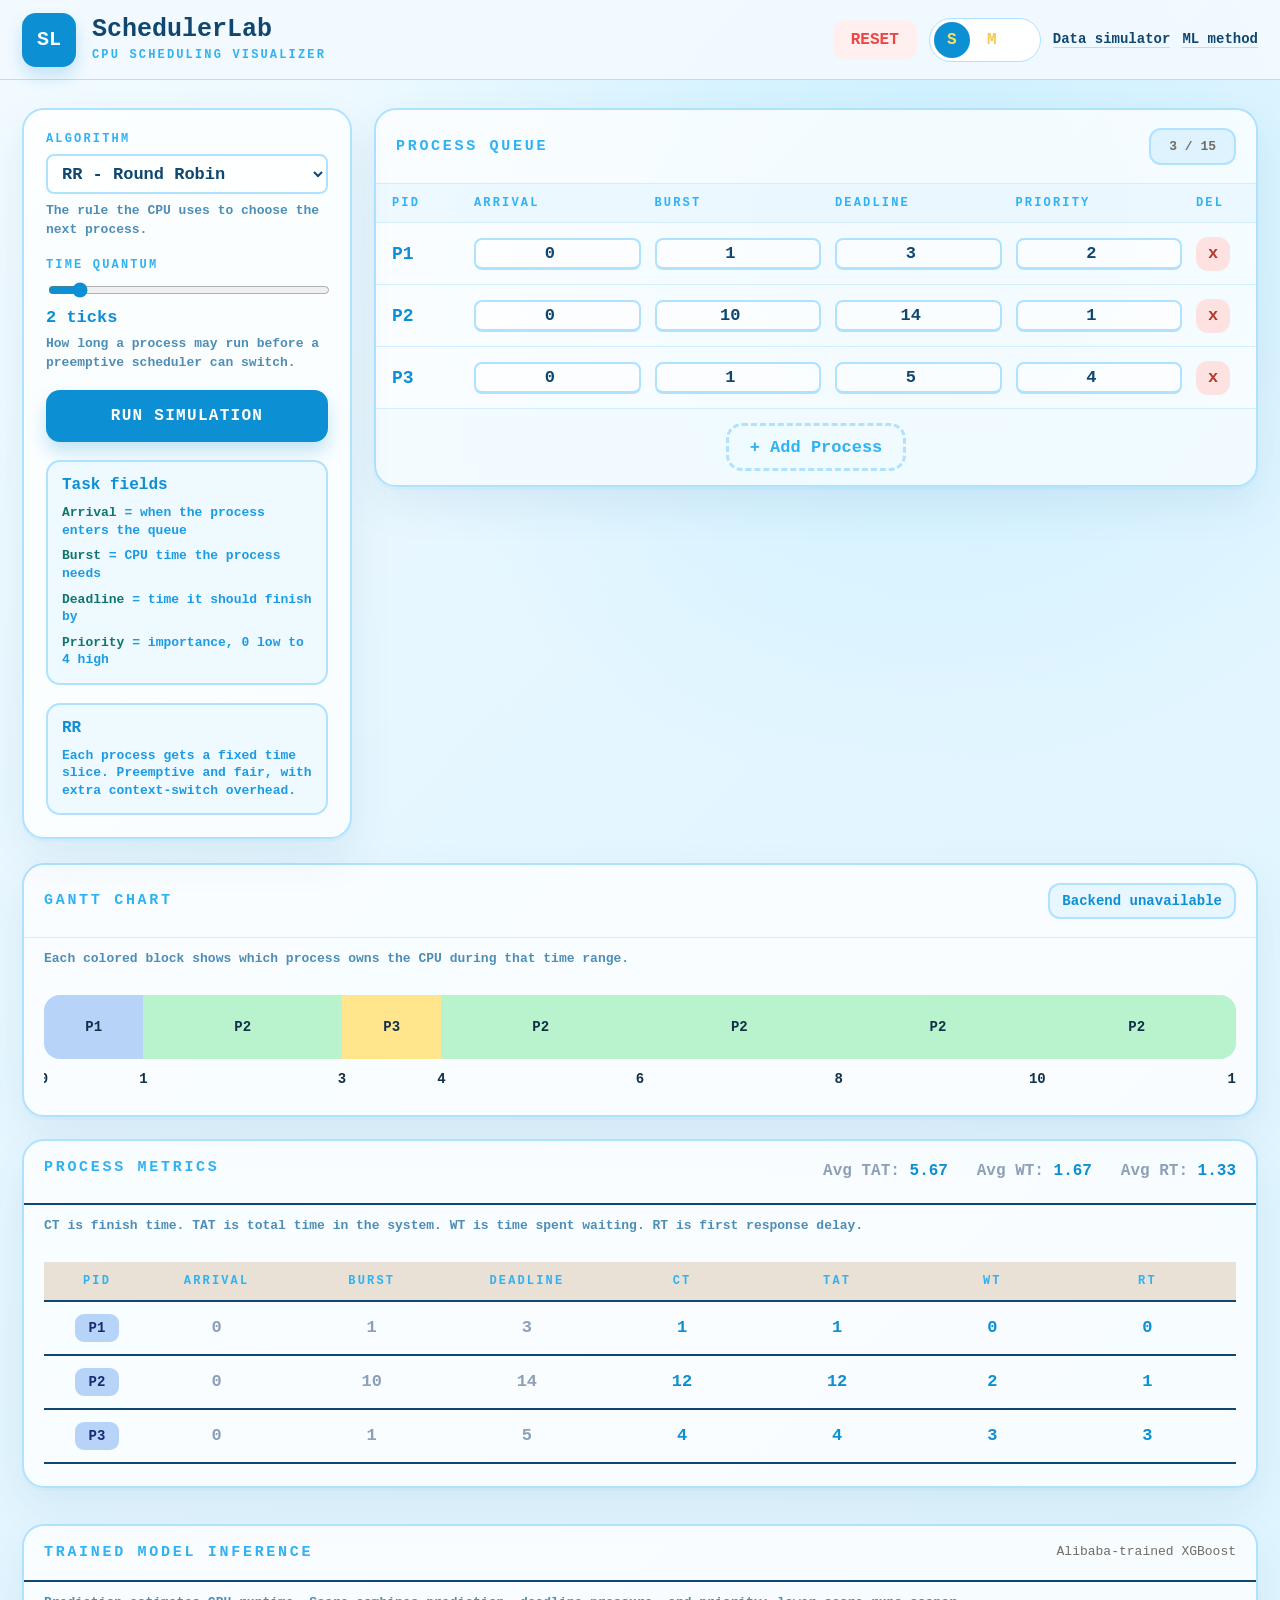
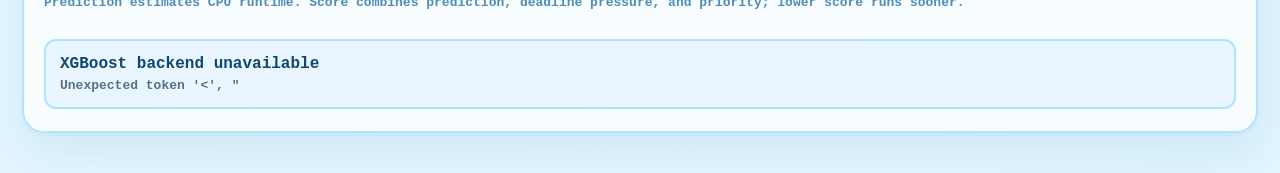
==== commit 0140f1fc: "Polish manual visualizer layout" ====
--- a/frontend/index.html
+++ b/frontend/index.html
@@ -10,9 +10,9 @@
     <main class="app-shell manual-shell">
       <header class="manual-topbar">
         <div class="manual-brand">
-          <div class="brand-mark">SX</div>
+          <div class="brand-mark">SL</div>
           <div>
-            <h1>SCHEDULRX</h1>
+            <h1>SchedulerLab</h1>
             <p>CPU Scheduling Visualizer</p>
           </div>
         </div>
@@ -78,8 +78,10 @@
           <h2>Gantt chart</h2>
           <span id="manualBadge">ML-guided</span>
         </div>
-        <p class="section-help">Each colored block shows which process owns the CPU during that time range.</p>
-        <div class="manual-gantt" id="manualGantt"></div>
+        <div class="panel-body">
+          <p class="section-help">Each colored block shows which process owns the CPU during that time range.</p>
+          <div class="manual-gantt" id="manualGantt"></div>
+        </div>
       </section>
 
       <section class="comparison-layout">
@@ -88,8 +90,10 @@
             <h2>Process metrics</h2>
             <span id="manualAverages">Avg TAT -- / WT -- / RT --</span>
           </div>
-          <p class="section-help">CT is finish time. TAT is total time in the system. WT is time spent waiting. RT is first response delay.</p>
-          <div class="metrics-table" id="manualMetrics"></div>
+          <div class="panel-body">
+            <p class="section-help">CT is finish time. TAT is total time in the system. WT is time spent waiting. RT is first response delay.</p>
+            <div class="metrics-table" id="manualMetrics"></div>
+          </div>
         </section>
 
         <section class="chart-section">
@@ -97,8 +101,10 @@
             <h2>Trained model inference</h2>
             <span>Alibaba-trained XGBoost</span>
           </div>
-          <p class="section-help">Prediction estimates CPU runtime. Score combines prediction, deadline pressure, and priority; lower score runs sooner.</p>
-          <div class="prediction-list" id="predictionList"></div>
+          <div class="panel-body">
+            <p class="section-help">Prediction estimates CPU runtime. Score combines prediction, deadline pressure, and priority; lower score runs sooner.</p>
+            <div class="prediction-list" id="predictionList"></div>
+          </div>
         </section>
       </section>
     </main>
--- a/frontend/styles.css
+++ b/frontend/styles.css
@@ -1079,7 +1079,11 @@
 }
 
 .manual-page .app-shell {
-  padding: 0 36px 48px;
+  width: 100%;
+  max-width: 1600px;
+  margin: 0 auto;
+  padding: 0 22px 40px;
+  overflow-x: hidden;
 }
 
 .manual-page .manual-shell {
@@ -1091,8 +1095,8 @@
   align-items: center;
   justify-content: space-between;
   min-height: 80px;
-  margin: 0 -36px 36px;
-  padding: 10px 36px;
+  margin: 0 -22px 28px;
+  padding: 10px 22px;
   border-bottom: 1px solid var(--manual-line);
   background: rgba(244, 251, 255, 0.88);
 }
@@ -1118,7 +1122,7 @@
 
 .manual-brand h1 {
   color: var(--manual-deep);
-  font-size: 27px;
+  font-size: 25px;
   line-height: 1;
   font-weight: 900;
   letter-spacing: 0;
@@ -1130,7 +1134,7 @@
   font-size: 12px;
   font-weight: 900;
   text-transform: uppercase;
-  letter-spacing: 0.24em;
+  letter-spacing: 0.18em;
 }
 
 .manual-page .top-actions {
@@ -1187,9 +1191,9 @@
 }
 
 .manual-page .manual-grid {
-  grid-template-columns: 410px minmax(0, 1fr);
-  gap: 34px;
-  margin-bottom: 36px;
+  grid-template-columns: minmax(260px, 330px) minmax(0, 1fr);
+  gap: 22px;
+  margin-bottom: 24px;
 }
 
 .manual-page .control-panel,
@@ -1204,8 +1208,8 @@
 }
 
 .manual-page .control-panel {
-  padding: 30px;
-  gap: 24px;
+  padding: 22px;
+  gap: 18px;
 }
 
 .manual-page label,
@@ -1220,12 +1224,12 @@
 
 .manual-page select,
 .manual-page input[type="number"] {
-  height: 46px;
+  height: 40px;
   border: 2px solid var(--manual-line);
   border-radius: 8px;
   background: rgba(255, 255, 255, 0.62);
   color: var(--manual-deep);
-  font-size: 20px;
+  font-size: 17px;
   font-weight: 900;
 }
 
@@ -1235,12 +1239,12 @@
 
 .manual-page output {
   color: var(--manual-blue);
-  font-size: 20px;
+  font-size: 17px;
   font-weight: 900;
 }
 
 .manual-page .primary-button {
-  height: 64px;
+  height: 52px;
   border: 0;
   border-radius: 14px;
   background: var(--manual-blue);
@@ -1260,7 +1264,7 @@
 
 .manual-page .legend-box span {
   color: #1b9be4;
-  font-size: 16px;
+  font-size: 13px;
   font-weight: 700;
 }
 
@@ -1281,9 +1285,9 @@
 }
 
 .manual-page .queue-panel .section-heading {
-  min-height: 84px;
+  min-height: 70px;
   margin: 0;
-  padding: 24px 28px;
+  padding: 18px 20px;
   border-bottom: 1px solid #cfeeff;
 }
 
@@ -1304,9 +1308,9 @@
 
 .manual-page .manual-head,
 .manual-page .manual-row {
-  grid-template-columns: 92px repeat(4, minmax(112px, 1fr)) 58px;
-  min-width: 920px;
-  padding: 18px 28px;
+  grid-template-columns: 68px repeat(4, minmax(74px, 1fr)) 44px;
+  min-width: 0;
+  padding: 12px 16px;
   border-bottom: 1px solid #d3efff;
 }
 
@@ -1315,64 +1319,75 @@
 }
 
 .manual-page .manual-row {
-  min-height: 80px;
+  min-height: 62px;
 }
 
 .manual-page .manual-row strong {
   color: var(--manual-blue);
-  font-size: 22px;
+  font-size: 18px;
 }
 
 .manual-page .manual-row input {
-  height: 40px;
+  height: 32px;
   border-bottom: 3px solid var(--manual-line);
   color: var(--manual-deep);
-  font-size: 21px;
+  font-size: 17px;
 }
 
 .manual-page .delete-button {
-  width: 40px;
-  height: 40px;
+  width: 34px;
+  height: 34px;
   border-radius: 12px;
-  font-size: 20px;
+  font-size: 17px;
 }
 
 .add-process-wrap {
   display: grid;
   place-items: center;
-  min-height: 104px;
+  min-height: 76px;
   background: rgba(232, 247, 255, 0.38);
 }
 
 .add-process-button {
-  min-width: 220px;
-  height: 62px;
+  min-width: 180px;
+  height: 48px;
   border: 3px dashed var(--manual-line);
   border-radius: 16px;
   background: transparent;
   color: var(--manual-blue-2);
   cursor: pointer;
-  font-size: 20px;
+  font-size: 17px;
   font-weight: 900;
 }
 
 .manual-page .manual-output {
-  width: min(100%, 1320px);
-  margin-left: 444px;
-  padding: 34px;
+  width: 100%;
+  margin-left: 0;
+  padding: 0;
 }
 
 .manual-page .manual-output .section-heading {
-  margin-bottom: 28px;
+  margin: 0;
+  padding: 18px 20px;
+  border-bottom: 1px solid #cfeeff;
 }
 
 .manual-page #manualBadge {
-  padding: 9px 14px;
+  max-width: 190px;
+  padding: 8px 12px;
   border: 2px solid var(--manual-line);
   border-radius: 12px;
   background: #e7f6ff;
   color: var(--manual-blue);
+  font-size: 14px;
   font-weight: 900;
+  overflow: hidden;
+  text-overflow: ellipsis;
+  white-space: nowrap;
+}
+
+.panel-body {
+  padding: 18px 20px 22px;
 }
 
 .manual-page .manual-gantt {
@@ -1382,18 +1397,20 @@
 }
 
 .manual-page .gantt-track {
-  height: 82px;
+  min-width: 0;
+  height: 64px;
   border-radius: 16px;
   background: #e7f6ff;
 }
 
 .manual-page .gantt-block {
   color: #123047;
-  font-size: 18px;
+  font-size: 14px;
   border-right: 0;
 }
 
 .manual-page .gantt-ticks {
+  min-width: 0;
   color: #123047;
   font-size: 14px;
   font-weight: 900;
@@ -1401,8 +1418,8 @@
 
 .manual-page .comparison-layout {
   grid-template-columns: minmax(0, 1fr);
-  width: min(100%, 1320px);
-  margin: 36px 0 0 444px;
+  width: 100%;
+  margin: 22px 0 0;
 }
 
 .manual-page .chart-section {
@@ -1418,14 +1435,18 @@
 .manual-page .rank-section .section-heading,
 .manual-page .chart-section .section-heading {
   margin: 0;
-  padding: 22px 28px;
+  padding: 18px 20px;
   border-bottom: 2px solid var(--manual-deep);
+  flex-wrap: wrap;
+  align-items: start;
 }
 
 .manual-page #manualAverages {
   color: #8da0b7;
   font-size: 16px;
   font-weight: 900;
+  max-width: 100%;
+  line-height: 1.6;
 }
 
 .manual-page #manualAverages b {
@@ -1439,28 +1460,28 @@
 
 .manual-page .metrics-head,
 .manual-page .metrics-row {
-  grid-template-columns: 110px repeat(7, minmax(72px, 1fr));
-  min-width: 920px;
-  padding: 17px 30px;
+  grid-template-columns: 74px repeat(7, minmax(48px, 1fr));
+  min-width: 0;
+  padding: 12px 16px;
   border-bottom: 2px solid var(--manual-deep);
   text-align: center;
 }
 
 .manual-page .metrics-row {
-  min-height: 66px;
+  min-height: 54px;
   color: #8da0b7;
-  font-size: 22px;
+  font-size: 17px;
   font-weight: 900;
 }
 
 .manual-page .metrics-row strong {
   justify-self: center;
-  min-width: 54px;
-  padding: 8px 14px;
+  min-width: 44px;
+  padding: 6px 10px;
   border-radius: 9px;
   background: #b7d4f8;
   color: #162c73;
-  font-size: 16px;
+  font-size: 14px;
 }
 
 .manual-page .metrics-row span:nth-child(n + 5) {
@@ -1468,7 +1489,7 @@
 }
 
 .manual-page .prediction-list {
-  padding: 22px 28px;
+  padding: 0;
 }
 
 .manual-page .model-summary {
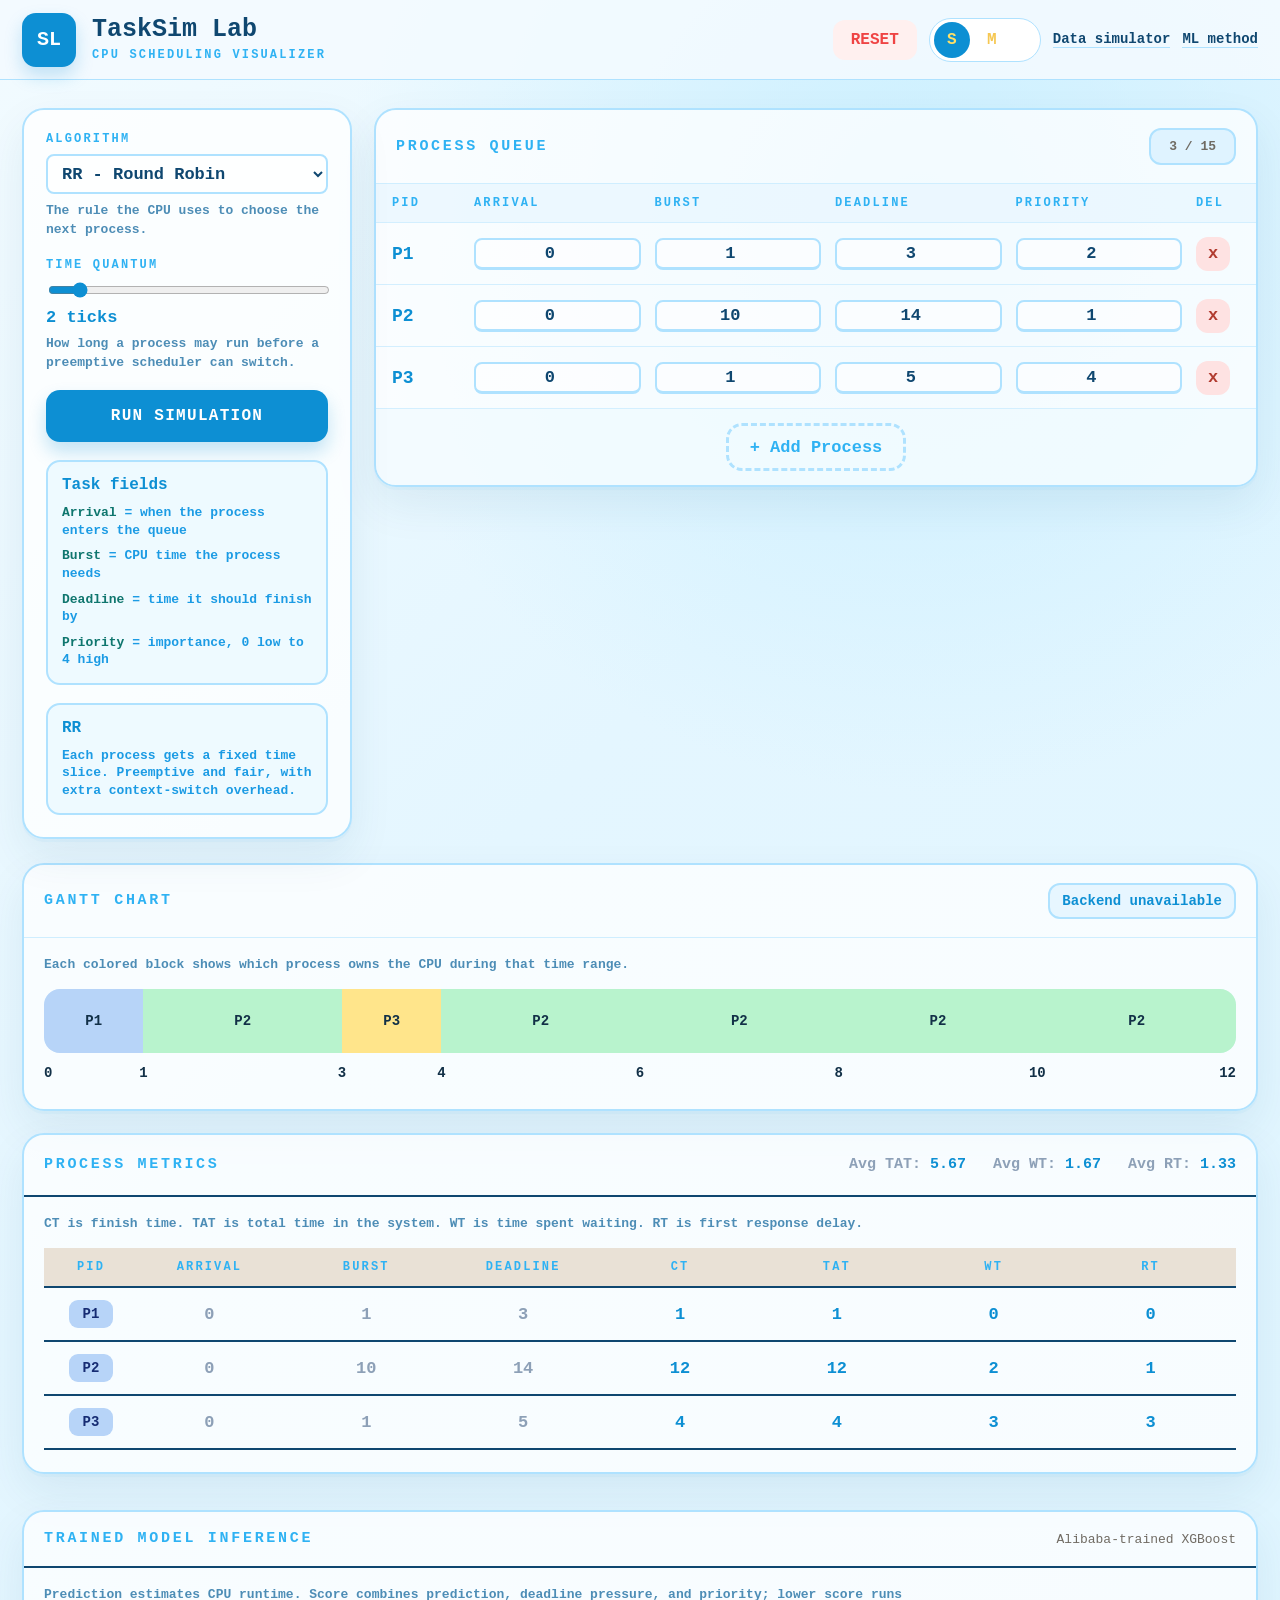
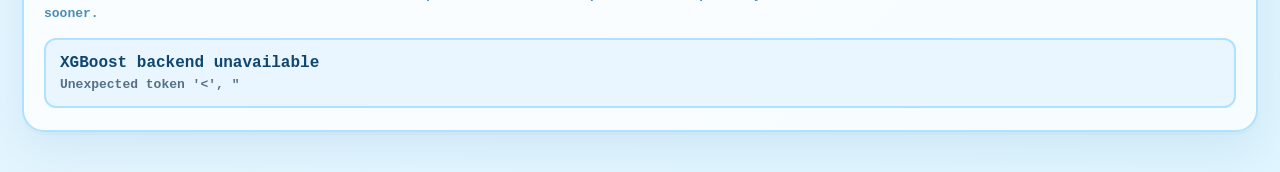
==== commit a688b34f: "Fix manual visualizer branding and text flow" ====
--- a/frontend/index.html
+++ b/frontend/index.html
@@ -3,7 +3,7 @@
   <head>
     <meta charset="utf-8" />
     <meta name="viewport" content="width=device-width, initial-scale=1" />
-    <title>SchedulerLab Task Builder</title>
+    <title>TaskSim Lab</title>
     <link rel="stylesheet" href="styles.css" />
   </head>
   <body class="manual-page">
@@ -12,7 +12,7 @@
         <div class="manual-brand">
           <div class="brand-mark">SL</div>
           <div>
-            <h1>SchedulerLab</h1>
+            <h1>TaskSim Lab</h1>
             <p>CPU Scheduling Visualizer</p>
           </div>
         </div>
--- a/frontend/styles.css
+++ b/frontend/styles.css
@@ -1076,6 +1076,7 @@
     linear-gradient(135deg, #f2fbff 0%, #e4f6ff 44%, #dff5ff 100%);
   color: #123047;
   font-family: ui-monospace, SFMono-Regular, Menlo, Monaco, Consolas, "Liberation Mono", monospace;
+  overflow-x: hidden;
 }
 
 .manual-page .app-shell {
@@ -1105,6 +1106,7 @@
   display: flex;
   align-items: center;
   gap: 16px;
+  min-width: 0;
 }
 
 .brand-mark {
@@ -1126,6 +1128,7 @@
   line-height: 1;
   font-weight: 900;
   letter-spacing: 0;
+  white-space: nowrap;
 }
 
 .manual-brand p {
@@ -1139,12 +1142,16 @@
 
 .manual-page .top-actions {
   align-items: center;
+  flex-wrap: wrap;
+  justify-content: flex-end;
+  min-width: 0;
 }
 
 .manual-page .text-link {
   color: var(--manual-deep);
   border-bottom-color: var(--manual-line);
   font-weight: 800;
+  white-space: nowrap;
 }
 
 .reset-pill {
@@ -1205,6 +1212,7 @@
   border: 2px solid var(--manual-line);
   border-radius: 22px;
   box-shadow: 0 3px 0 rgba(13, 143, 211, 0.04), 0 18px 44px rgba(13, 71, 112, 0.08);
+  min-width: 0;
 }
 
 .manual-page .control-panel {
@@ -1276,7 +1284,10 @@
 }
 
 .manual-page .section-help {
-  padding: 0 0 12px;
+  max-width: 860px;
+  margin: 0 0 14px;
+  padding: 0;
+  overflow-wrap: anywhere;
 }
 
 .manual-page .queue-panel {
@@ -1370,10 +1381,11 @@
   margin: 0;
   padding: 18px 20px;
   border-bottom: 1px solid #cfeeff;
+  min-width: 0;
 }
 
 .manual-page #manualBadge {
-  max-width: 190px;
+  max-width: min(220px, 42vw);
   padding: 8px 12px;
   border: 2px solid var(--manual-line);
   border-radius: 12px;
@@ -1384,6 +1396,7 @@
   overflow: hidden;
   text-overflow: ellipsis;
   white-space: nowrap;
+  flex: 0 1 auto;
 }
 
 .panel-body {
@@ -1414,6 +1427,16 @@
   color: #123047;
   font-size: 14px;
   font-weight: 900;
+  overflow: hidden;
+  padding: 0 2px;
+}
+
+.manual-page .gantt-ticks span:first-child {
+  transform: translateX(0);
+}
+
+.manual-page .gantt-ticks span:last-child {
+  transform: translateX(-100%);
 }
 
 .manual-page .comparison-layout {
@@ -1438,15 +1461,18 @@
   padding: 18px 20px;
   border-bottom: 2px solid var(--manual-deep);
   flex-wrap: wrap;
-  align-items: start;
+  align-items: center;
+  min-width: 0;
 }
 
 .manual-page #manualAverages {
   color: #8da0b7;
-  font-size: 16px;
+  font-size: 15px;
   font-weight: 900;
   max-width: 100%;
   line-height: 1.6;
+  overflow-wrap: anywhere;
+  text-align: right;
 }
 
 .manual-page #manualAverages b {
@@ -1460,9 +1486,9 @@
 
 .manual-page .metrics-head,
 .manual-page .metrics-row {
-  grid-template-columns: 74px repeat(7, minmax(48px, 1fr));
+  grid-template-columns: 70px repeat(7, minmax(42px, 1fr));
   min-width: 0;
-  padding: 12px 16px;
+  padding: 12px;
   border-bottom: 2px solid var(--manual-deep);
   text-align: center;
 }
@@ -1516,6 +1542,12 @@
   border-color: var(--manual-line);
   border-radius: 12px;
   background: rgba(255, 255, 255, 0.62);
+  min-width: 0;
+}
+
+.manual-page .prediction-row span {
+  min-width: 0;
+  overflow-wrap: anywhere;
 }
 
 .manual-page .primary-button:disabled {
@@ -1584,6 +1616,19 @@
     grid-template-columns: repeat(2, minmax(0, 1fr));
   }
 
+  .manual-topbar {
+    align-items: flex-start;
+    gap: 12px;
+  }
+
+  .manual-page .manual-grid {
+    grid-template-columns: 1fr;
+  }
+
+  .theme-pill {
+    display: none;
+  }
+
   .metric:nth-child(2) {
     border-right: 0;
   }
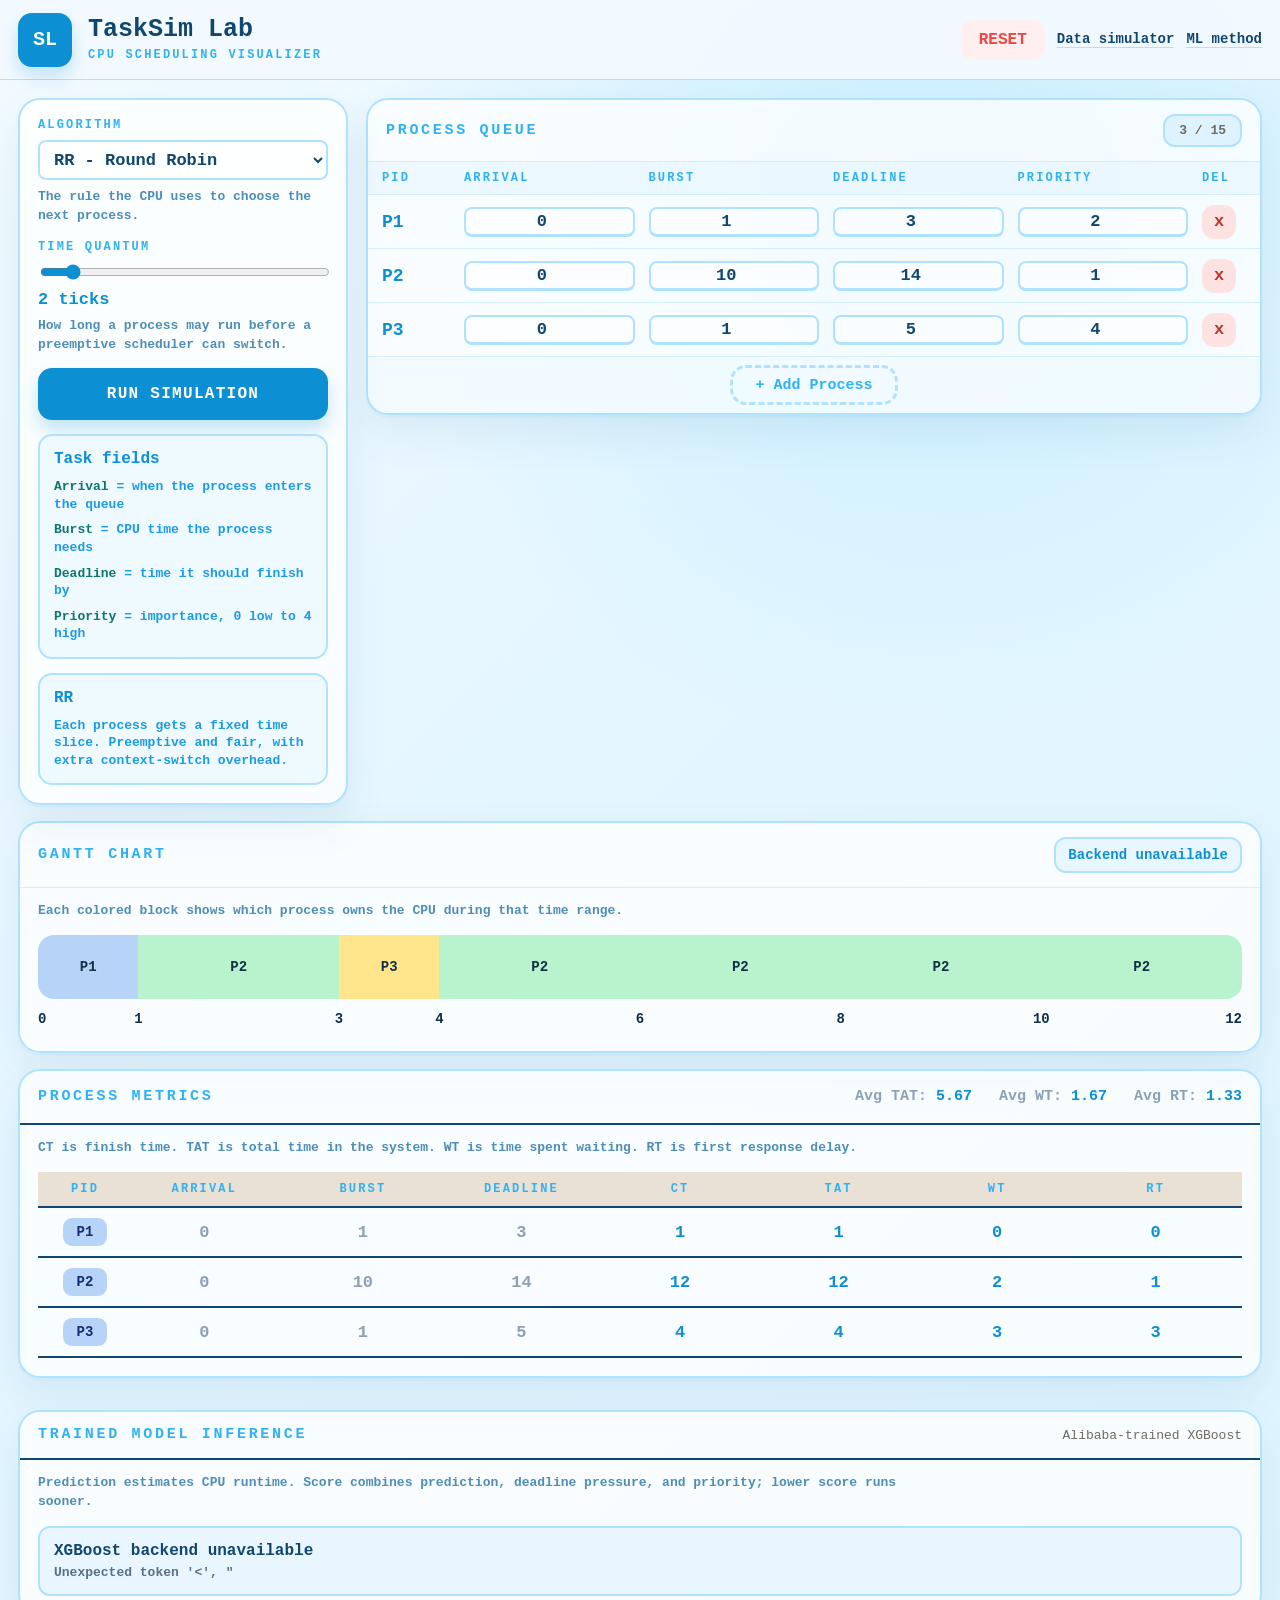
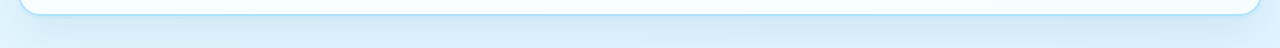
==== commit 7404b6ca: "Unify frontend theme across pages" ====
--- a/frontend/index.html
+++ b/frontend/index.html
@@ -18,10 +18,6 @@
         </div>
         <div class="top-actions">
           <button id="manualResetButton" class="reset-pill" type="button">Reset</button>
-          <div class="theme-pill" aria-label="Theme toggle preview">
-            <span class="theme-dot">S</span>
-            <span class="theme-moon">M</span>
-          </div>
           <a class="text-link" href="simulator.html">Data simulator</a>
           <a class="text-link" href="ml.html">ML method</a>
         </div>
--- a/frontend/styles.css
+++ b/frontend/styles.css
@@ -1083,7 +1083,7 @@
   width: 100%;
   max-width: 1600px;
   margin: 0 auto;
-  padding: 0 22px 40px;
+  padding: 0 18px 32px;
   overflow-x: hidden;
 }
 
@@ -1096,8 +1096,8 @@
   align-items: center;
   justify-content: space-between;
   min-height: 80px;
-  margin: 0 -22px 28px;
-  padding: 10px 22px;
+  margin: 0 -18px 18px;
+  padding: 10px 18px;
   border-bottom: 1px solid var(--manual-line);
   background: rgba(244, 251, 255, 0.88);
 }
@@ -1166,41 +1166,10 @@
   cursor: pointer;
 }
 
-.theme-pill {
-  display: flex;
-  align-items: center;
-  gap: 4px;
-  width: 112px;
-  height: 44px;
-  padding: 4px;
-  border: 1px solid var(--manual-line);
-  border-radius: 999px;
-  background: #ffffff;
-}
-
-.theme-dot,
-.theme-moon {
-  display: grid;
-  place-items: center;
-  width: 36px;
-  height: 36px;
-  border-radius: 50%;
-  font-weight: 900;
-}
-
-.theme-dot {
-  background: var(--manual-blue);
-  color: #ffe066;
-}
-
-.theme-moon {
-  color: #f6c751;
-}
-
 .manual-page .manual-grid {
   grid-template-columns: minmax(260px, 330px) minmax(0, 1fr);
-  gap: 22px;
-  margin-bottom: 24px;
+  gap: 18px;
+  margin-bottom: 16px;
 }
 
 .manual-page .control-panel,
@@ -1216,8 +1185,8 @@
 }
 
 .manual-page .control-panel {
-  padding: 22px;
-  gap: 18px;
+  padding: 18px;
+  gap: 14px;
 }
 
 .manual-page label,
@@ -1296,14 +1265,14 @@
 }
 
 .manual-page .queue-panel .section-heading {
-  min-height: 70px;
+  min-height: 58px;
   margin: 0;
-  padding: 18px 20px;
+  padding: 14px 18px;
   border-bottom: 1px solid #cfeeff;
 }
 
 .queue-count {
-  padding: 9px 18px;
+  padding: 7px 14px;
   border: 2px solid var(--manual-line);
   border-radius: 12px;
   background: #dff3ff;
@@ -1321,7 +1290,7 @@
 .manual-page .manual-row {
   grid-template-columns: 68px repeat(4, minmax(74px, 1fr)) 44px;
   min-width: 0;
-  padding: 12px 16px;
+  padding: 9px 14px;
   border-bottom: 1px solid #d3efff;
 }
 
@@ -1330,7 +1299,7 @@
 }
 
 .manual-page .manual-row {
-  min-height: 62px;
+  min-height: 54px;
 }
 
 .manual-page .manual-row strong {
@@ -1339,7 +1308,7 @@
 }
 
 .manual-page .manual-row input {
-  height: 32px;
+  height: 30px;
   border-bottom: 3px solid var(--manual-line);
   color: var(--manual-deep);
   font-size: 17px;
@@ -1355,19 +1324,19 @@
 .add-process-wrap {
   display: grid;
   place-items: center;
-  min-height: 76px;
+  min-height: 56px;
   background: rgba(232, 247, 255, 0.38);
 }
 
 .add-process-button {
-  min-width: 180px;
-  height: 48px;
+  min-width: 168px;
+  height: 40px;
   border: 3px dashed var(--manual-line);
   border-radius: 16px;
   background: transparent;
   color: var(--manual-blue-2);
   cursor: pointer;
-  font-size: 17px;
+  font-size: 15px;
   font-weight: 900;
 }
 
@@ -1379,7 +1348,7 @@
 
 .manual-page .manual-output .section-heading {
   margin: 0;
-  padding: 18px 20px;
+  padding: 14px 18px;
   border-bottom: 1px solid #cfeeff;
   min-width: 0;
 }
@@ -1400,7 +1369,7 @@
 }
 
 .panel-body {
-  padding: 18px 20px 22px;
+  padding: 14px 18px 18px;
 }
 
 .manual-page .manual-gantt {
@@ -1442,11 +1411,11 @@
 .manual-page .comparison-layout {
   grid-template-columns: minmax(0, 1fr);
   width: 100%;
-  margin: 22px 0 0;
+  margin: 16px 0 0;
 }
 
 .manual-page .chart-section {
-  margin-top: 18px;
+  margin-top: 14px;
 }
 
 .manual-page .rank-section,
@@ -1458,7 +1427,7 @@
 .manual-page .rank-section .section-heading,
 .manual-page .chart-section .section-heading {
   margin: 0;
-  padding: 18px 20px;
+  padding: 14px 18px;
   border-bottom: 2px solid var(--manual-deep);
   flex-wrap: wrap;
   align-items: center;
@@ -1488,13 +1457,13 @@
 .manual-page .metrics-row {
   grid-template-columns: 70px repeat(7, minmax(42px, 1fr));
   min-width: 0;
-  padding: 12px;
+  padding: 10px 12px;
   border-bottom: 2px solid var(--manual-deep);
   text-align: center;
 }
 
 .manual-page .metrics-row {
-  min-height: 54px;
+  min-height: 48px;
   color: #8da0b7;
   font-size: 17px;
   font-weight: 900;
@@ -1527,6 +1496,22 @@
   background: rgba(231, 246, 255, 0.82);
 }
 
+.manual-page .model-summary.is-loading,
+.manual-page .prediction-row.is-loading {
+  position: relative;
+  overflow: hidden;
+}
+
+.manual-page .model-summary.is-loading::after,
+.manual-page .prediction-row.is-loading::after {
+  content: "";
+  position: absolute;
+  inset: 0;
+  background: linear-gradient(90deg, transparent, rgba(255, 255, 255, 0.72), transparent);
+  animation: loading-sweep 900ms linear infinite;
+  pointer-events: none;
+}
+
 .manual-page .model-summary strong {
   color: var(--manual-deep);
 }
@@ -1570,6 +1555,281 @@
   font-variant-numeric: tabular-nums;
 }
 
+body.lab-page {
+  --manual-blue: #0d8fd3;
+  --manual-blue-2: #2fb2f3;
+  --manual-deep: #0f4770;
+  --manual-line: #afe2ff;
+  --manual-panel: rgba(255, 255, 255, 0.76);
+  --manual-bg: #e9f8ff;
+  background:
+    radial-gradient(circle at 72% 12%, rgba(194, 237, 255, 0.78), transparent 32%),
+    linear-gradient(135deg, #f2fbff 0%, #e4f6ff 44%, #dff5ff 100%);
+  color: #123047;
+  font-family: ui-monospace, SFMono-Regular, Menlo, Monaco, Consolas, "Liberation Mono", monospace;
+  overflow-x: hidden;
+}
+
+.lab-page .app-shell {
+  width: 100%;
+  max-width: 1600px;
+  margin: 0 auto;
+  padding: 0 18px 32px;
+  overflow-x: hidden;
+}
+
+.lab-page .explainer-shell {
+  max-width: 1280px;
+}
+
+.lab-page .topbar {
+  align-items: center;
+  min-height: 80px;
+  margin: 0 -18px 18px;
+  padding: 10px 18px;
+  border-bottom: 1px solid var(--manual-line);
+  background: rgba(244, 251, 255, 0.88);
+}
+
+.lab-page .top-actions {
+  flex-wrap: wrap;
+  justify-content: flex-end;
+  min-width: 0;
+}
+
+.lab-page .text-link {
+  color: var(--manual-deep);
+  border-bottom-color: var(--manual-line);
+  font-weight: 800;
+  white-space: nowrap;
+}
+
+.lab-page h1 {
+  color: var(--manual-deep);
+  font-size: clamp(23px, 3vw, 30px);
+  line-height: 1.05;
+  font-weight: 900;
+}
+
+.lab-page h2,
+.lab-page label {
+  color: var(--manual-blue-2);
+  font-weight: 900;
+  text-transform: uppercase;
+  letter-spacing: 0.16em;
+}
+
+.lab-page .workspace {
+  grid-template-columns: minmax(250px, 292px) minmax(0, 1fr);
+}
+
+.lab-page .control-panel,
+.lab-page .metric-strip,
+.lab-page .rank-section,
+.lab-page .chart-section,
+.lab-page .timeline-section,
+.lab-page .inspection-section,
+.lab-page .task-section,
+.lab-page .explainer-main {
+  background: var(--manual-panel);
+  border: 2px solid var(--manual-line);
+  border-radius: 22px;
+  box-shadow: 0 3px 0 rgba(13, 143, 211, 0.04), 0 18px 44px rgba(13, 71, 112, 0.08);
+  min-width: 0;
+}
+
+.lab-page .control-panel {
+  gap: 14px;
+  padding: 18px;
+}
+
+.lab-page select,
+.lab-page input[type="number"] {
+  border: 2px solid var(--manual-line);
+  border-radius: 8px;
+  background: rgba(255, 255, 255, 0.68);
+  color: var(--manual-deep);
+  font-weight: 900;
+}
+
+.lab-page input[type="range"] {
+  accent-color: var(--manual-blue);
+}
+
+.lab-page output,
+.lab-page .run-status {
+  color: var(--manual-blue);
+  font-weight: 900;
+}
+
+.lab-page .run-status {
+  border: 2px solid var(--manual-line);
+  border-radius: 12px;
+  background: #e7f6ff;
+}
+
+.lab-page .primary-button,
+.lab-page .segment.is-active {
+  border-color: var(--manual-blue);
+  background: var(--manual-blue);
+  color: white;
+}
+
+.lab-page .icon-button,
+.lab-page .small-button {
+  border-color: var(--manual-line);
+  border-radius: 10px;
+  background: rgba(255, 255, 255, 0.72);
+  color: var(--manual-deep);
+  font-weight: 900;
+}
+
+.lab-page .section-heading {
+  min-width: 0;
+  flex-wrap: wrap;
+  align-items: center;
+}
+
+.lab-page .section-heading span,
+.lab-page .field-help,
+.lab-page .section-help,
+.lab-page .body-copy,
+.lab-page .explainer-main p,
+.lab-page .decision-card p,
+.lab-page .feature-table span,
+.lab-page .fact-grid span,
+.lab-page .pipe-node em,
+.lab-page .plain-list {
+  color: #4d8db6;
+}
+
+.lab-page .section-heading span,
+.lab-page .selected-task strong,
+.lab-page .decision-card p,
+.lab-page .body-copy,
+.lab-page .explainer-main p,
+.lab-page .feature-table span,
+.lab-page .fact-grid strong,
+.lab-page .pipe-node em,
+.lab-page code {
+  overflow-wrap: anywhere;
+}
+
+.lab-page .metric {
+  border-right-color: var(--manual-line);
+}
+
+.lab-page .metric span,
+.lab-page .cell span,
+.lab-page .live-cell span,
+.lab-page .fact-grid span {
+  color: #6f91aa;
+}
+
+.lab-page .metric strong,
+.lab-page .cell strong,
+.lab-page .scheduler-name,
+.lab-page .live-cell strong,
+.lab-page .task-tile strong,
+.lab-page .decision-card strong,
+.lab-page .feature-table strong,
+.lab-page .fact-grid strong,
+.lab-page .pipe-node strong {
+  color: var(--manual-deep);
+}
+
+.lab-page .scheduler-row,
+.lab-page .selected-task {
+  border-color: var(--manual-line);
+}
+
+.lab-page .playback-panel,
+.lab-page .decision-card,
+.lab-page .candidate-row,
+.lab-page .live-cell,
+.lab-page .task-tile,
+.lab-page .pipe-node,
+.lab-page .fact-grid div,
+.lab-page .feature-table div {
+  border-color: var(--manual-line);
+  background: rgba(255, 255, 255, 0.72);
+}
+
+.lab-page .segmented,
+.lab-page .bar-track,
+.lab-page .live-strip,
+.lab-page .task-grid,
+.lab-page .fact-grid,
+.lab-page .feature-table {
+  border-color: var(--manual-line);
+  background: var(--manual-line);
+}
+
+.lab-page .bar-fill,
+.lab-page .pipe-node span {
+  background: var(--manual-blue);
+}
+
+.lab-page .bar-fill.cool {
+  background: #7cc7ff;
+}
+
+.lab-page .bar-fill.warn {
+  background: #ff8a8a;
+}
+
+.lab-page .lane-label,
+.lab-page .time-readout,
+.lab-page .bar-label,
+.lab-page .bar-value,
+.lab-page .candidate-row span,
+.lab-page .zoom-scale {
+  color: #557087;
+}
+
+.lab-page .lane,
+.lab-page .gantt-track,
+.lab-page .gantt-ticks {
+  min-width: min(720px, 100%);
+}
+
+.lab-page .lane-track,
+.lab-page .zoom-window {
+  background:
+    linear-gradient(to right, rgba(13, 143, 211, 0.14) 1px, transparent 1px),
+    #e7f6ff;
+}
+
+.lab-page .formula-box {
+  border-radius: 14px;
+  background: var(--manual-deep);
+  font-size: clamp(16px, 2vw, 24px);
+  overflow-wrap: anywhere;
+}
+
+.lab-page .explainer-grid,
+.lab-page .comparison-layout,
+.lab-page .inspection-layout {
+  align-items: start;
+}
+
+.lab-page .pipeline-diagram {
+  grid-template-columns: repeat(5, minmax(120px, 1fr));
+}
+
+.lab-page .pipe-arrow {
+  display: none;
+}
+
+.lab-page code {
+  padding: 1px 5px;
+  border-radius: 5px;
+  background: #e7f6ff;
+  color: var(--manual-deep);
+  font-family: inherit;
+  font-size: 0.94em;
+}
+
 @keyframes enter {
   from {
     opacity: 0;
@@ -1578,6 +1838,15 @@
   to {
     opacity: 1;
     transform: translateY(0);
+  }
+}
+
+@keyframes loading-sweep {
+  from {
+    transform: translateX(-100%);
+  }
+  to {
+    transform: translateX(100%);
   }
 }
 
@@ -1594,6 +1863,14 @@
     grid-template-columns: 1fr;
   }
 
+  .lab-page .workspace,
+  .lab-page .explainer-grid,
+  .lab-page .comparison-layout,
+  .lab-page .inspection-layout,
+  .lab-page .pipeline-diagram {
+    grid-template-columns: 1fr;
+  }
+
   .pipe-arrow {
     min-height: 24px;
   }
@@ -1621,12 +1898,13 @@
     gap: 12px;
   }
 
+  .lab-page .topbar {
+    align-items: flex-start;
+    gap: 12px;
+  }
+
   .manual-page .manual-grid {
     grid-template-columns: 1fr;
-  }
-
-  .theme-pill {
-    display: none;
   }
 
   .metric:nth-child(2) {
@@ -1650,6 +1928,18 @@
   .topbar {
     align-items: start;
     flex-direction: column;
+  }
+
+  .manual-brand {
+    align-items: flex-start;
+  }
+
+  .manual-brand h1 {
+    white-space: normal;
+  }
+
+  .manual-brand p {
+    letter-spacing: 0.1em;
   }
 
   .control-panel {
